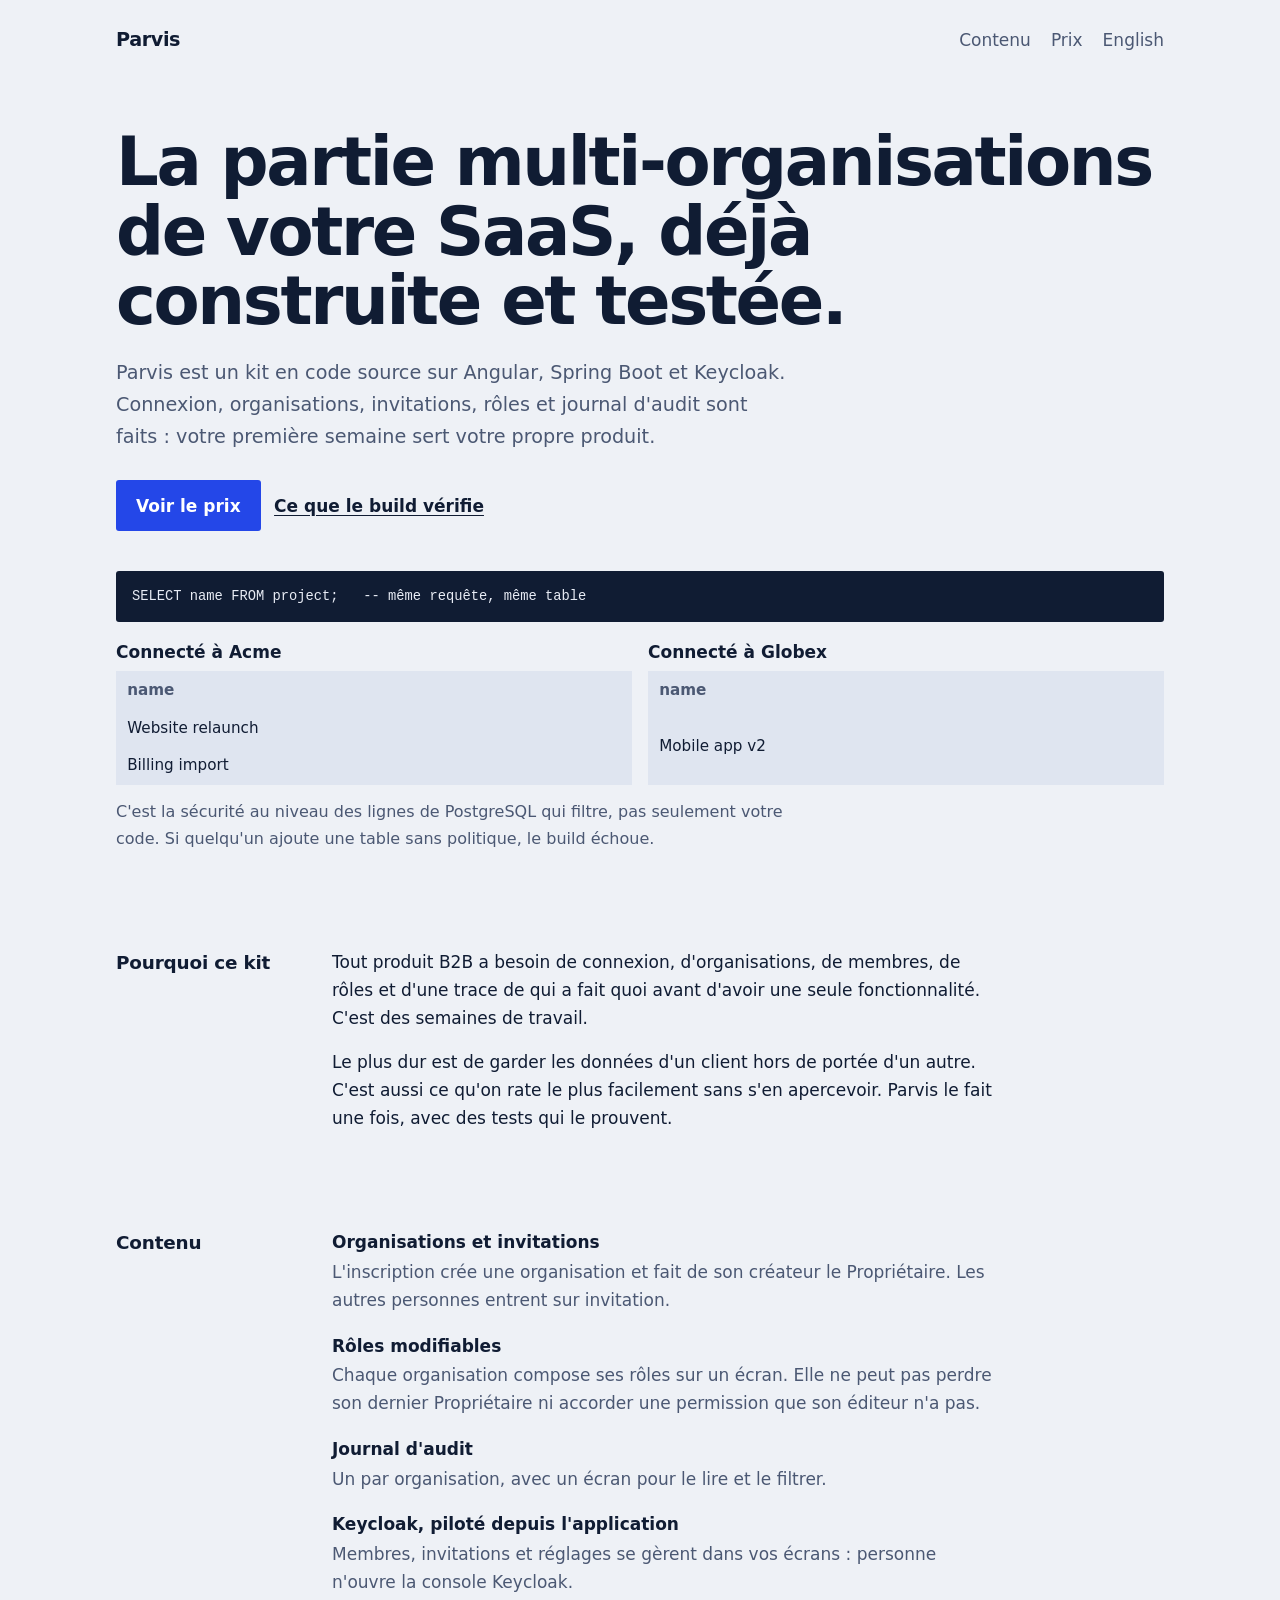
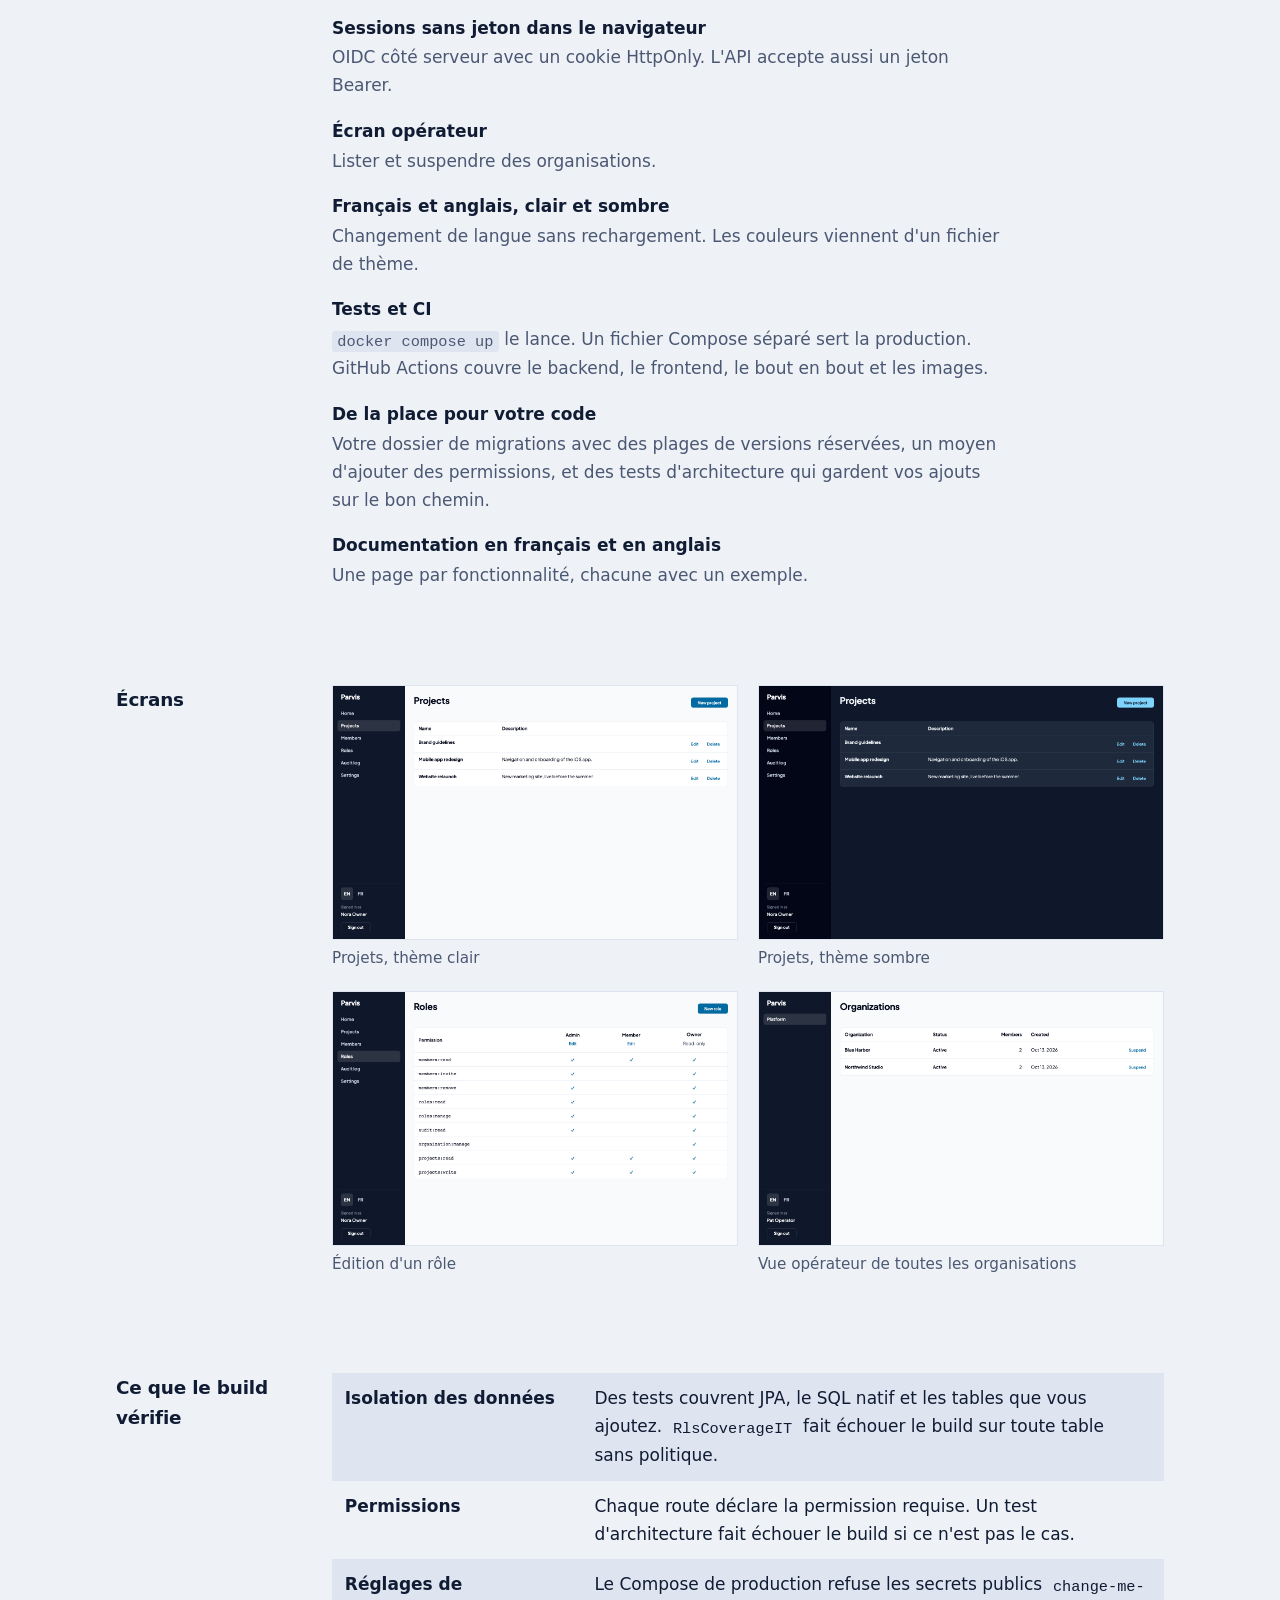
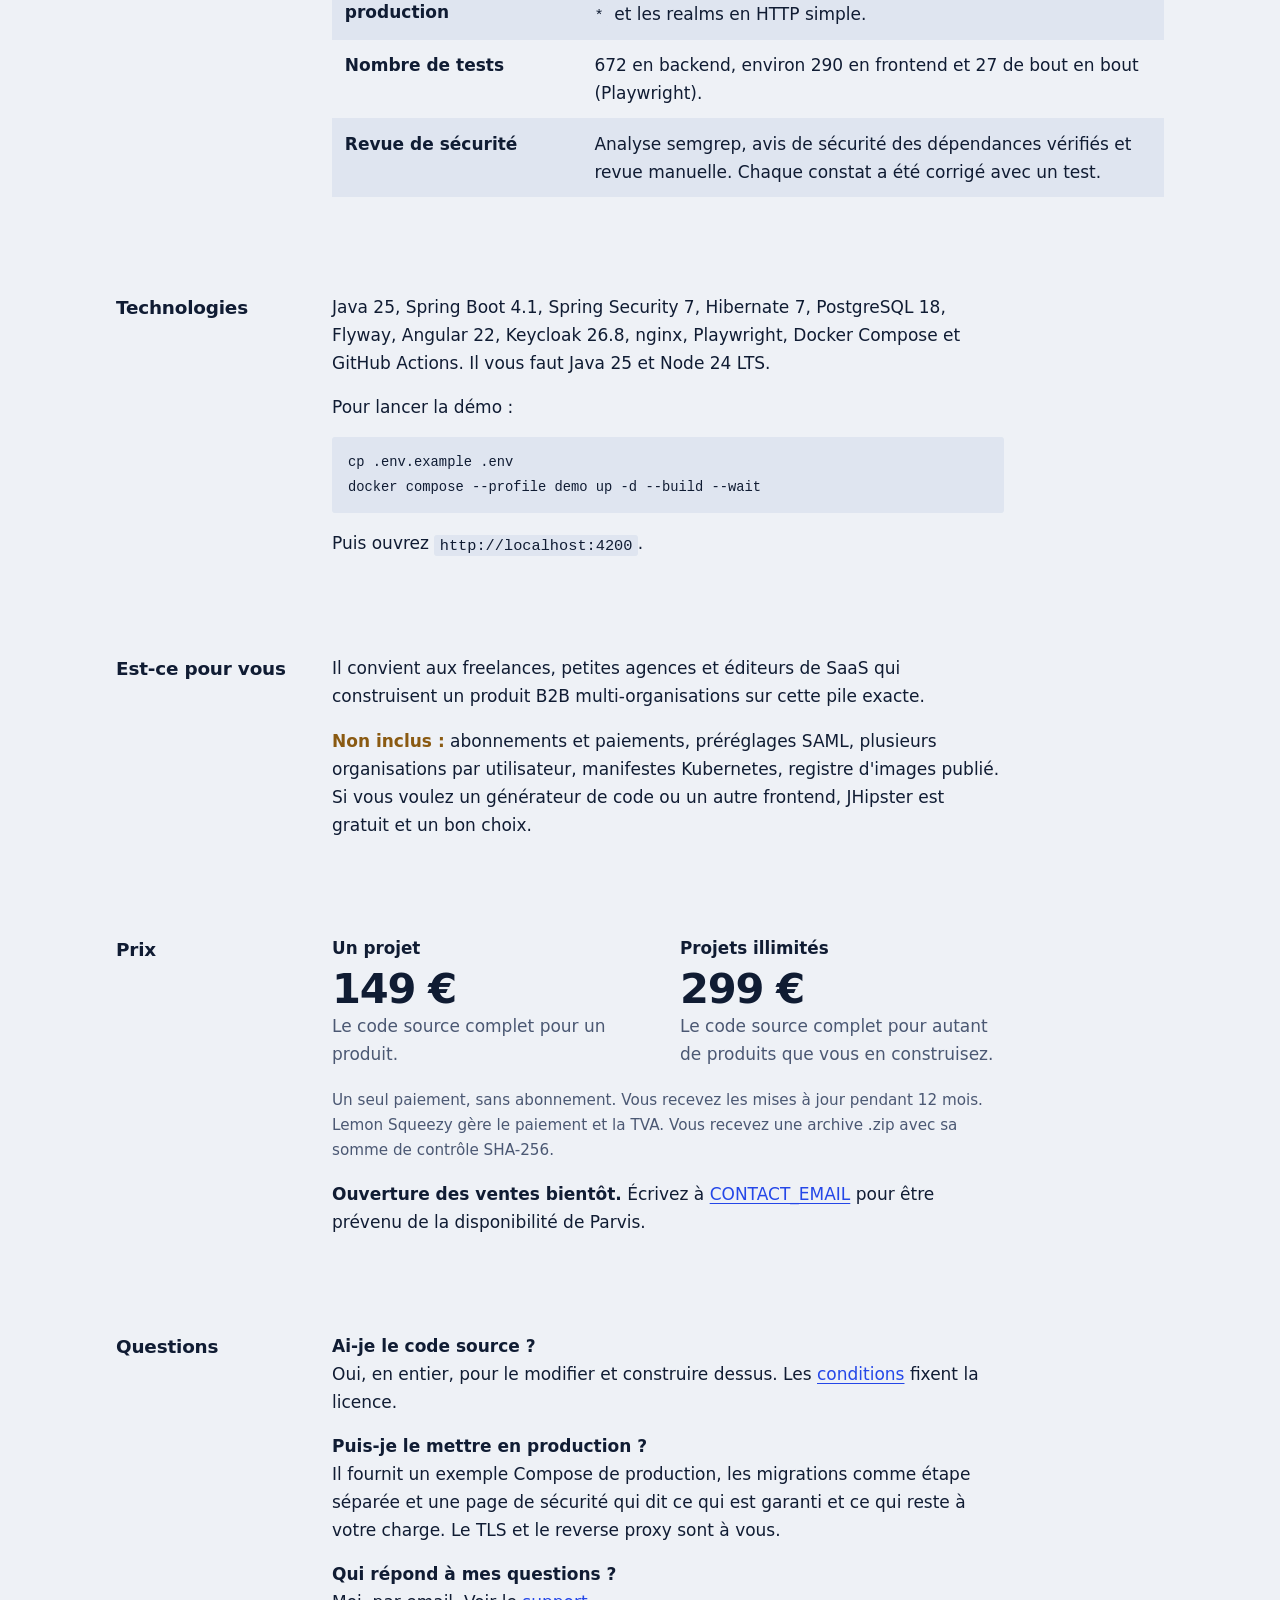
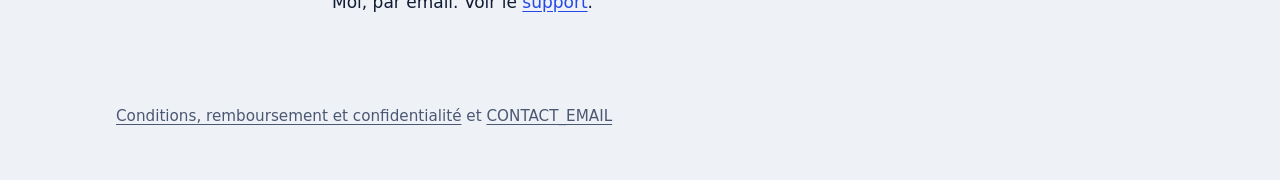
==== fr.html @ 85338daf "feat: landing page in English and French Co-Authored-By: Claude Sonnet 5.5 <noreply@anthropic.com>" ====
<!doctype html>
<html lang="fr">
<head>
<meta charset="utf-8">
<meta name="viewport" content="width=device-width, initial-scale=1">
<title>Parvis, un kit SaaS multi-organisations</title>
<meta name="description" content="Kit Angular, Spring Boot et Keycloak avec organisations, rôles modifiables et journal d'audit, déjà câblés et testés.">
<link rel="icon" href="favicon.svg" type="image/svg+xml">
<link rel="stylesheet" href="style.css">
</head>
<body>
<div class="page">
  <header class="top">
    <a class="brand" href="fr.html">Parvis</a>
    <nav><a href="#included">Contenu</a><a href="#price">Prix</a><a href="index.html" hreflang="en" lang="en">English</a></nav>
  </header>

  <main>
    <div class="hero">
      <h1>La partie multi-organisations de votre SaaS, déjà construite et testée.</h1>
      <p>Parvis est un kit en code source sur Angular, Spring Boot et Keycloak. Connexion, organisations, invitations, rôles et journal d'audit sont faits : votre première semaine sert votre propre produit.</p>
      <a class="btn" href="#price">Voir le prix</a>
      <a class="btn plain" href="#checked">Ce que le build vérifie</a>

      <div class="demo">
        <pre><code>SELECT name FROM project;   -- même requête, même table</code></pre>
        <div class="pair">
          <table>
            <caption>Connecté à Acme</caption>
            <thead><tr><th>name</th></tr></thead>
            <tbody><tr><td>Website relaunch</td></tr><tr><td>Billing import</td></tr></tbody>
          </table>
          <table>
            <caption>Connecté à Globex</caption>
            <thead><tr><th>name</th></tr></thead>
            <tbody><tr><td>Mobile app v2</td></tr></tbody>
          </table>
        </div>
        <p class="cap">C'est la sécurité au niveau des lignes de PostgreSQL qui filtre, pas seulement votre code. Si quelqu'un ajoute une table sans politique, le build échoue.</p>
      </div>
    </div>

    <section class="row" id="why">
      <h2>Pourquoi ce kit</h2>
      <div class="body">
        <p>Tout produit B2B a besoin de connexion, d'organisations, de membres, de rôles et d'une trace de qui a fait quoi avant d'avoir une seule fonctionnalité. C'est des semaines de travail.</p>
        <p>Le plus dur est de garder les données d'un client hors de portée d'un autre. C'est aussi ce qu'on rate le plus facilement sans s'en apercevoir. Parvis le fait une fois, avec des tests qui le prouvent.</p>
      </div>
    </section>

    <section class="row" id="included">
      <h2>Contenu</h2>
      <div class="body">
        <dl class="features">
          <div><dt>Organisations et invitations</dt><dd>L'inscription crée une organisation et fait de son créateur le Propriétaire. Les autres personnes entrent sur invitation.</dd></div>
          <div><dt>Rôles modifiables</dt><dd>Chaque organisation compose ses rôles sur un écran. Elle ne peut pas perdre son dernier Propriétaire ni accorder une permission que son éditeur n'a pas.</dd></div>
          <div><dt>Journal d'audit</dt><dd>Un par organisation, avec un écran pour le lire et le filtrer.</dd></div>
          <div><dt>Keycloak, piloté depuis l'application</dt><dd>Membres, invitations et réglages se gèrent dans vos écrans : personne n'ouvre la console Keycloak.</dd></div>
          <div><dt>Sessions sans jeton dans le navigateur</dt><dd>OIDC côté serveur avec un cookie HttpOnly. L'API accepte aussi un jeton Bearer.</dd></div>
          <div><dt>Écran opérateur</dt><dd>Lister et suspendre des organisations.</dd></div>
          <div><dt>Français et anglais, clair et sombre</dt><dd>Changement de langue sans rechargement. Les couleurs viennent d'un fichier de thème.</dd></div>
          <div><dt>Tests et CI</dt><dd><code>docker compose up</code> le lance. Un fichier Compose séparé sert la production. GitHub Actions couvre le backend, le frontend, le bout en bout et les images.</dd></div>
          <div><dt>De la place pour votre code</dt><dd>Votre dossier de migrations avec des plages de versions réservées, un moyen d'ajouter des permissions, et des tests d'architecture qui gardent vos ajouts sur le bon chemin.</dd></div>
          <div><dt>Documentation en français et en anglais</dt><dd>Une page par fonctionnalité, chacune avec un exemple.</dd></div>
        </dl>
      </div>
    </section>

    <section class="row" id="screens">
      <h2>Écrans</h2>
      <div class="body wide">
        <div class="shots">
          <figure><img src="assets/projects.png" alt="Liste des projets, thème clair" loading="lazy" width="1440" height="900"><figcaption>Projets, thème clair</figcaption></figure>
          <figure><img src="assets/projects-dark.png" alt="Liste des projets, thème sombre" loading="lazy" width="1440" height="900"><figcaption>Projets, thème sombre</figcaption></figure>
          <figure><img src="assets/roles.png" alt="Écran d'édition d'un rôle" loading="lazy" width="1440" height="900"><figcaption>Édition d'un rôle</figcaption></figure>
          <figure><img src="assets/operator.png" alt="Écran opérateur listant les organisations" loading="lazy" width="1440" height="900"><figcaption>Vue opérateur de toutes les organisations</figcaption></figure>
        </div>
      </div>
    </section>

    <section class="row" id="checked">
      <h2>Ce que le build vérifie</h2>
      <div class="body wide">
        <table class="facts">
          <tbody>
            <tr><th scope="row">Isolation des données</th><td>Des tests couvrent JPA, le SQL natif et les tables que vous ajoutez. <code>RlsCoverageIT</code> fait échouer le build sur toute table sans politique.</td></tr>
            <tr><th scope="row">Permissions</th><td>Chaque route déclare la permission requise. Un test d'architecture fait échouer le build si ce n'est pas le cas.</td></tr>
            <tr><th scope="row">Réglages de production</th><td>Le Compose de production refuse les secrets publics <code>change-me-*</code> et les realms en HTTP simple.</td></tr>
            <tr><th scope="row">Nombre de tests</th><td>672 en backend, environ 290 en frontend et 27 de bout en bout (Playwright).</td></tr>
            <tr><th scope="row">Revue de sécurité</th><td>Analyse semgrep, avis de sécurité des dépendances vérifiés et revue manuelle. Chaque constat a été corrigé avec un test.</td></tr>
          </tbody>
        </table>
      </div>
    </section>

    <section class="row" id="stack">
      <h2>Technologies</h2>
      <div class="body">
        <p>Java 25, Spring Boot 4.1, Spring Security 7, Hibernate 7, PostgreSQL 18, Flyway, Angular 22, Keycloak 26.8, nginx, Playwright, Docker Compose et GitHub Actions. Il vous faut Java 25 et Node 24 LTS.</p>
        <p>Pour lancer la démo :</p>
        <pre><code>cp .env.example .env
docker compose --profile demo up -d --build --wait</code></pre>
        <p>Puis ouvrez <code>http://localhost:4200</code>.</p>
      </div>
    </section>

    <section class="row" id="fit">
      <h2>Est-ce pour vous</h2>
      <div class="body">
        <p>Il convient aux freelances, petites agences et éditeurs de SaaS qui construisent un produit B2B multi-organisations sur cette pile exacte.</p>
        <p><span class="not">Non inclus :</span> abonnements et paiements, préréglages SAML, plusieurs organisations par utilisateur, manifestes Kubernetes, registre d'images publié. Si vous voulez un générateur de code ou un autre frontend, JHipster est gratuit et un bon choix.</p>
      </div>
    </section>

    <section class="row" id="price">
      <h2>Prix</h2>
      <div class="body">
        <div class="plans">
          <div><h3>Un projet</h3><div class="price">149 €</div><p>Le code source complet pour un produit.</p></div>
          <div><h3>Projets illimités</h3><div class="price">299 €</div><p>Le code source complet pour autant de produits que vous en construisez.</p></div>
        </div>
        <p class="small">Un seul paiement, sans abonnement. Vous recevez les mises à jour pendant 12 mois. Lemon Squeezy gère le paiement et la TVA. Vous recevez une archive .zip avec sa somme de contrôle SHA-256.</p>
        <p><strong>Ouverture des ventes bientôt.</strong> Écrivez à <a href="mailto:CONTACT_EMAIL">CONTACT_EMAIL</a> pour être prévenu de la disponibilité de Parvis.</p>
        <!-- TODO : remettre le bouton d'achat quand le lien Lemon Squeezy existera :
        <p><a class="btn" href="CHECKOUT_URL">Acheter Parvis</a></p> -->
      </div>
    </section>

    <section class="row" id="faq">
      <h2>Questions</h2>
      <div class="body">
        <p><strong>Ai-je le code source ?</strong><br>Oui, en entier, pour le modifier et construire dessus. Les <a href="legal.html#terms">conditions</a> fixent la licence.</p>
        <p><strong>Puis-je le mettre en production ?</strong><br>Il fournit un exemple Compose de production, les migrations comme étape séparée et une page de sécurité qui dit ce qui est garanti et ce qui reste à votre charge. Le TLS et le reverse proxy sont à vous.</p>
        <p><strong>Qui répond à mes questions ?</strong><br>Moi, par email. Voir le <a href="legal.html#support">support</a>.</p>
      </div>
    </section>
  </main>

  <footer class="foot">
    <a href="legal.html">Conditions, remboursement et confidentialité</a> et <a href="mailto:CONTACT_EMAIL">CONTACT_EMAIL</a>
  </footer>
</div>
</body>
</html>
---- style.css ----
:root {
  --paper: #eef1f6;
  --ink: #101c33;
  --muted: #4b5873;
  --soft: #dfe5f0;
  --accent: #2447e8;
  --accent-ink: #ffffff;
  --warn: #8a5a12;
  --measure: 42rem;
}
@media (prefers-color-scheme: dark) {
  :root {
    --paper: #0f1626;
    --ink: #e8ecf5;
    --muted: #a3afc7;
    --soft: #1a2338;
    --accent: #8ba2ff;
    --accent-ink: #0f1626;
    --warn: #e0b36a;
  }
}
* { box-sizing: border-box; }
html { scroll-behavior: smooth; }
@media (prefers-reduced-motion: reduce) { html { scroll-behavior: auto; } }
body {
  margin: 0;
  background: var(--paper);
  color: var(--ink);
  font: 17px/1.65 system-ui, -apple-system, "Segoe UI", Roboto, sans-serif;
}
a { color: var(--accent); text-underline-offset: .2em; }
a:focus-visible, .btn:focus-visible { outline: 3px solid var(--accent); outline-offset: 3px; }
code, pre { font-family: ui-monospace, "SF Mono", Menlo, Consolas, monospace; font-size: .9em; }
code { background: var(--soft); padding: .1em .35em; border-radius: 3px; }

.page { max-width: 68rem; margin: 0 auto; padding: 0 1.25rem; }

header.top { display: flex; justify-content: space-between; align-items: baseline; padding: 1.5rem 0 0; }
header.top .brand { font-weight: 800; font-size: 1.2rem; letter-spacing: -.02em; color: var(--ink); text-decoration: none; }
header.top nav a { margin-left: 1.25rem; color: var(--muted); text-decoration: none; }
header.top nav a:hover { color: var(--ink); text-decoration: underline; }

.hero { padding: 4.5rem 0 3rem; }
.hero h1 { font-size: clamp(2.2rem, 6vw, 4.2rem); line-height: 1.04; letter-spacing: -.035em; font-weight: 800; margin: 0 0 1.25rem; max-width: 16em; }
.hero p { font-size: 1.2rem; max-width: var(--measure); color: var(--muted); margin: 0 0 1.75rem; }
.btn { display: inline-block; padding: .7rem 1.25rem; border-radius: 3px; background: var(--accent); color: var(--accent-ink); font-weight: 700; text-decoration: none; }
.btn.plain { background: transparent; color: var(--ink); text-decoration: underline; padding-left: .5rem; }

/* the isolation demo: two result sets for the same query */
.demo { margin: 2.5rem 0 0; }
pre { margin: 0 0 1rem; padding: .8rem 1rem; background: var(--soft); border-radius: 3px; overflow-x: auto; }
pre code { background: none; padding: 0; }
.demo pre { background: #101c33; color: #e8ecf5; margin-bottom: 1rem; }
.demo .pair { display: grid; gap: 1rem; grid-template-columns: 1fr 1fr; }
.demo table { width: 100%; border-collapse: collapse; background: var(--soft); }
.demo caption { text-align: left; font-weight: 700; padding: 0 0 .35rem; }
.demo th, .demo td { text-align: left; padding: .4rem .7rem; font-size: .95rem; }
.demo th { color: var(--muted); font-weight: 600; }
.demo p.cap { margin: .9rem 0 0; color: var(--muted); max-width: var(--measure); font-size: 1rem; }

.row { display: grid; grid-template-columns: 11rem minmax(0, 1fr); gap: 1rem 2.5rem; padding: 3rem 0; }
.row > h2 { margin: 0; font-size: 1.15rem; font-weight: 800; letter-spacing: -.01em; position: sticky; top: 1rem; align-self: start; }
.row .body { max-width: var(--measure); }
.row .body.wide { max-width: none; }
.row p { margin: 0 0 1rem; }
.row p:last-child { margin-bottom: 0; }

dl.features { margin: 0; display: grid; gap: 1.1rem; }
dl.features dt { font-weight: 700; }
dl.features dd { margin: .1rem 0 0; color: var(--muted); }

.shots { display: grid; gap: 1.25rem; grid-template-columns: 1fr 1fr; }
.shots figure { margin: 0; }
.shots img { display: block; width: 100%; height: auto; border: 1px solid var(--soft); }
.shots figcaption { color: var(--muted); font-size: .95rem; margin-top: .4rem; }

table.facts { width: 100%; border-collapse: collapse; }
table.facts th, table.facts td { text-align: left; vertical-align: top; padding: .7rem 1rem .7rem 0; }
table.facts th { font-weight: 700; width: 30%; }
table.facts tbody tr:nth-child(odd) { background: var(--soft); }
table.facts tbody th, table.facts tbody td { padding-left: .8rem; }

.not { color: var(--warn); font-weight: 700; }

.plans { display: grid; gap: 1.5rem; grid-template-columns: 1fr 1fr; margin-bottom: 1.25rem; }
.plans .price { font-size: 2.6rem; font-weight: 800; letter-spacing: -.03em; line-height: 1.1; }
.plans h3 { margin: 0 0 .25rem; font-size: 1.05rem; }
.plans p { color: var(--muted); }
.small { color: var(--muted); font-size: .95rem; }

footer.foot { padding: 2.5rem 0 3.5rem; color: var(--muted); font-size: .95rem; }
footer.foot a { color: var(--muted); }

@media (max-width: 52rem) {
  .row { grid-template-columns: 1fr; padding: 2.25rem 0; }
  .row > h2 { position: static; }
  .shots, .plans, .demo .pair { grid-template-columns: 1fr; }
  .hero { padding-top: 3rem; }
}
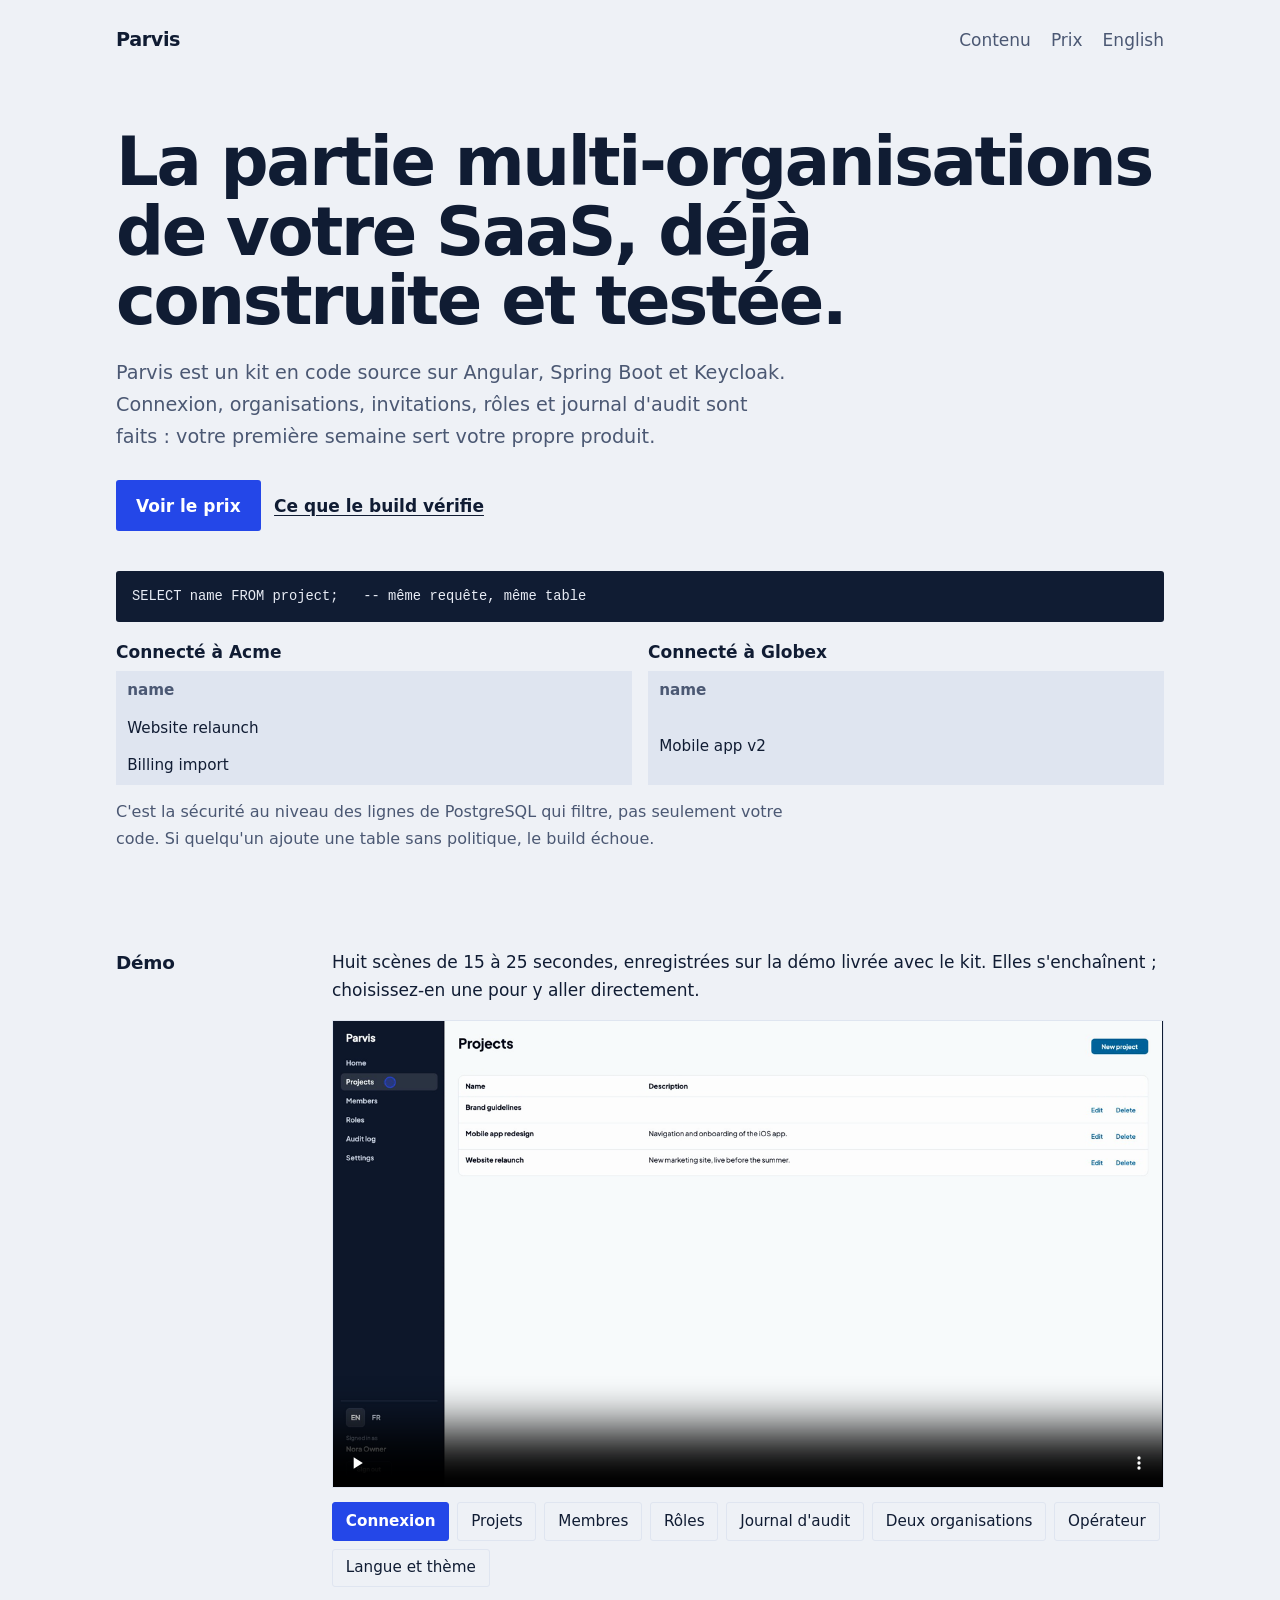
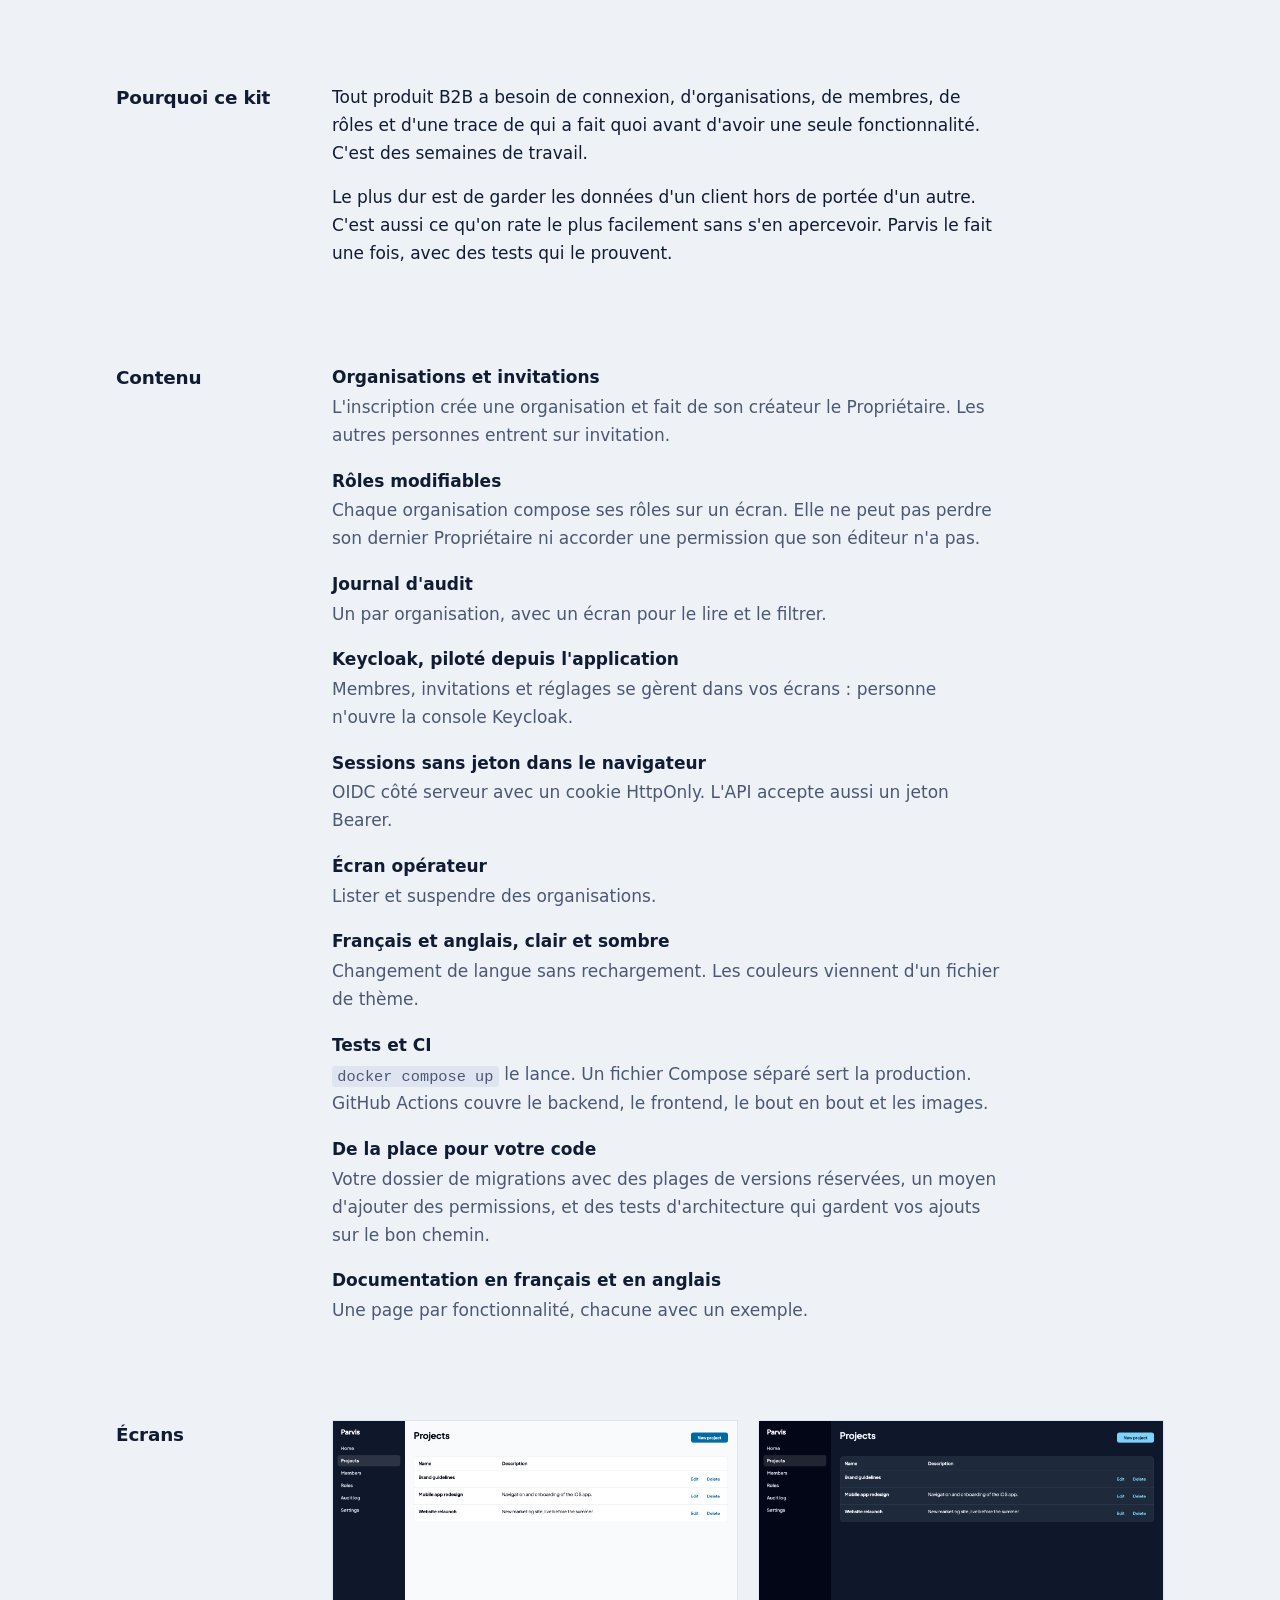
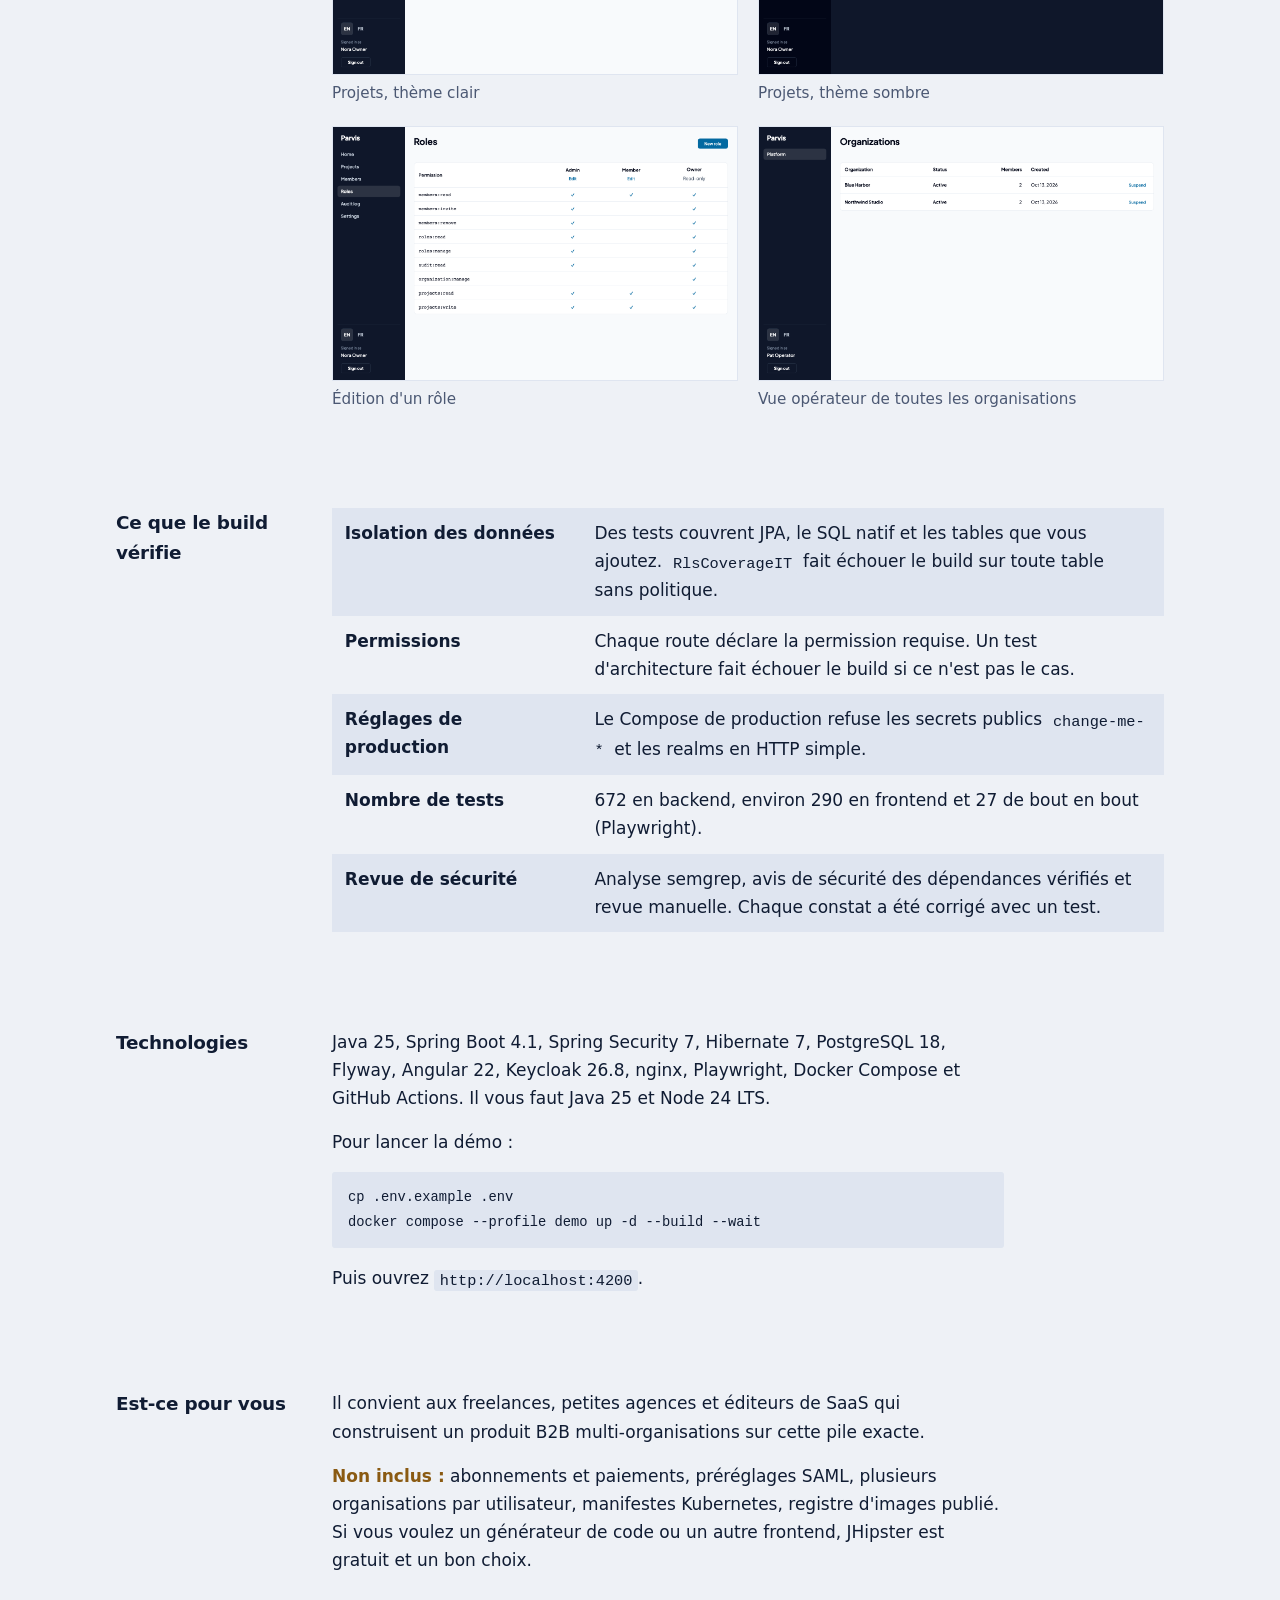
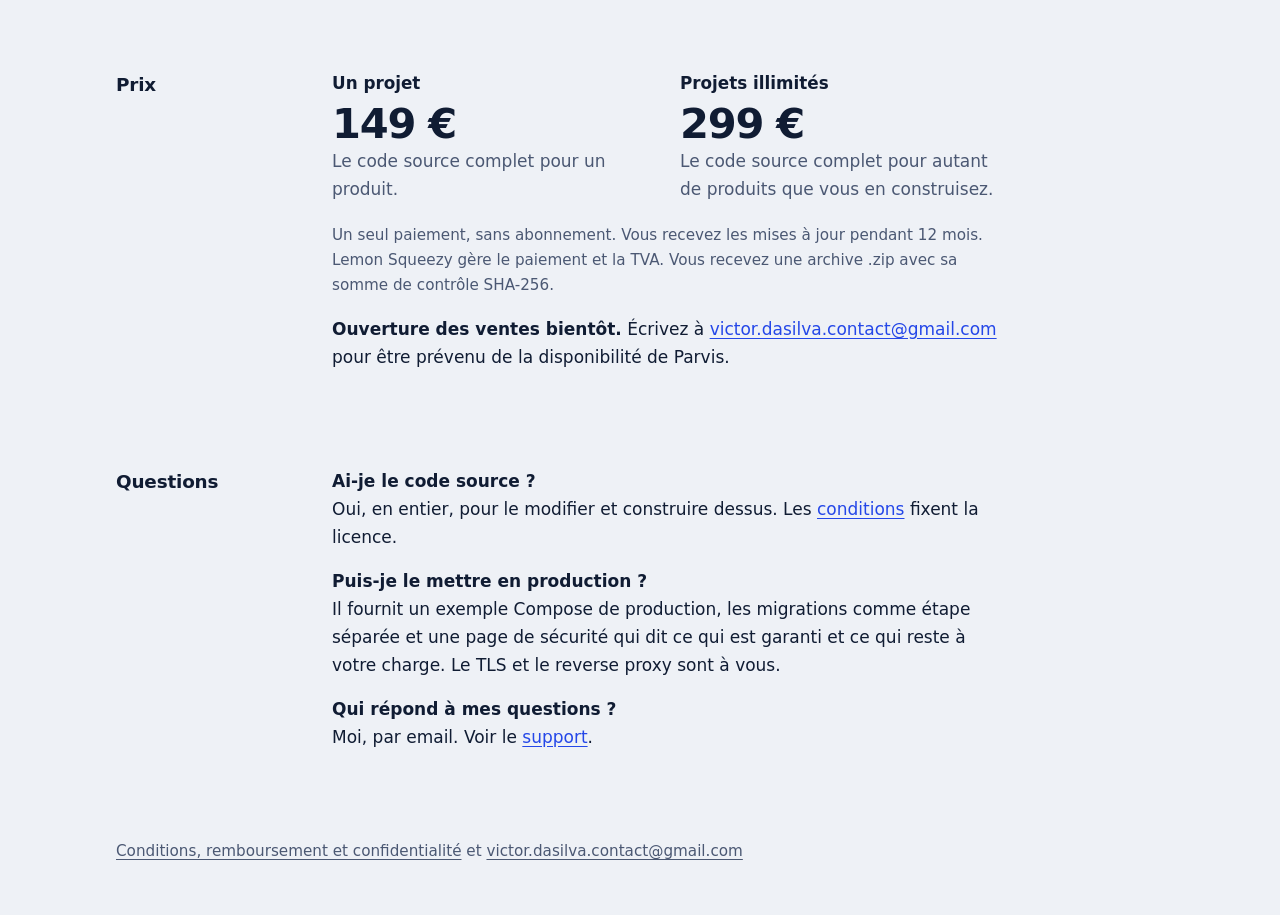
==== commit 8a2cf070: "feat: legal terms, contact, seller name and chaptered demo player Co-Authored-By: Claude Sonnet 5.5 " ====
--- a/fr.html
+++ b/fr.html
@@ -39,6 +39,31 @@
         <p class="cap">C'est la sécurité au niveau des lignes de PostgreSQL qui filtre, pas seulement votre code. Si quelqu'un ajoute une table sans politique, le build échoue.</p>
       </div>
     </div>
+
+    <section class="row" id="demo">
+      <h2>Démo</h2>
+      <div class="body wide player">
+        <p>Huit scènes de 15 à 25 secondes, enregistrées sur la démo livrée avec le kit. Elles s'enchaînent ; choisissez-en une pour y aller directement.</p>
+        <video id="demo-video" controls muted playsinline preload="metadata" poster="assets/demo-poster.png" src="videos/01-sign-in.webm">Votre navigateur ne lit pas la vidéo : ouvrez une scène dans la liste ci-dessous.</video>
+        <ol class="chapters" aria-label="Scènes de la démo"><li><a href="videos/01-sign-in.webm" data-src="videos/01-sign-in.webm" aria-current="true">Connexion</a></li><li><a href="videos/02-projects.webm" data-src="videos/02-projects.webm">Projets</a></li><li><a href="videos/03-members.webm" data-src="videos/03-members.webm">Membres</a></li><li><a href="videos/04-roles.webm" data-src="videos/04-roles.webm">Rôles</a></li><li><a href="videos/05-audit-log.webm" data-src="videos/05-audit-log.webm">Journal d'audit</a></li><li><a href="videos/06-isolation.webm" data-src="videos/06-isolation.webm">Deux organisations</a></li><li><a href="videos/07-operator.webm" data-src="videos/07-operator.webm">Opérateur</a></li><li><a href="videos/08-language-and-theme.webm" data-src="videos/08-language-and-theme.webm">Langue et thème</a></li></ol>
+      </div>
+    </section>
+    <script>
+      (function () {
+        var video = document.getElementById('demo-video');
+        var links = Array.prototype.slice.call(document.querySelectorAll('.chapters a'));
+        function play(i, autoplay) {
+          links.forEach(function (a, j) { if (j === i) a.setAttribute('aria-current', 'true'); else a.removeAttribute('aria-current'); });
+          video.src = links[i].getAttribute('data-src');
+          if (autoplay) video.play();
+        }
+        links.forEach(function (a, i) { a.addEventListener('click', function (e) { e.preventDefault(); play(i, true); }); });
+        video.addEventListener('ended', function () {
+          var i = links.findIndex(function (a) { return a.getAttribute('aria-current') === 'true'; });
+          if (i < links.length - 1) play(i + 1, true);
+        });
+      })();
+    </script>
 
     <section class="row" id="why">
       <h2>Pourquoi ce kit</h2>
@@ -120,7 +145,7 @@
           <div><h3>Projets illimités</h3><div class="price">299 €</div><p>Le code source complet pour autant de produits que vous en construisez.</p></div>
         </div>
         <p class="small">Un seul paiement, sans abonnement. Vous recevez les mises à jour pendant 12 mois. Lemon Squeezy gère le paiement et la TVA. Vous recevez une archive .zip avec sa somme de contrôle SHA-256.</p>
-        <p><strong>Ouverture des ventes bientôt.</strong> Écrivez à <a href="mailto:CONTACT_EMAIL">CONTACT_EMAIL</a> pour être prévenu de la disponibilité de Parvis.</p>
+        <p><strong>Ouverture des ventes bientôt.</strong> Écrivez à <a href="mailto:victor.dasilva.contact@gmail.com">victor.dasilva.contact@gmail.com</a> pour être prévenu de la disponibilité de Parvis.</p>
         <!-- TODO : remettre le bouton d'achat quand le lien Lemon Squeezy existera :
         <p><a class="btn" href="CHECKOUT_URL">Acheter Parvis</a></p> -->
       </div>
@@ -137,7 +162,7 @@
   </main>
 
   <footer class="foot">
-    <a href="legal.html">Conditions, remboursement et confidentialité</a> et <a href="mailto:CONTACT_EMAIL">CONTACT_EMAIL</a>
+    <a href="legal.html">Conditions, remboursement et confidentialité</a> et <a href="mailto:victor.dasilva.contact@gmail.com">victor.dasilva.contact@gmail.com</a>
   </footer>
 </div>
 </body>
--- a/style.css
+++ b/style.css
@@ -97,3 +97,10 @@
   .shots, .plans, .demo .pair { grid-template-columns: 1fr; }
   .hero { padding-top: 3rem; }
 }
+
+/* demo player */
+.player video { display: block; width: 100%; height: auto; aspect-ratio: 16 / 9; background: var(--ink); border: 1px solid var(--soft); }
+.chapters { list-style: none; margin: .9rem 0 0; padding: 0; display: flex; flex-wrap: wrap; gap: .5rem; }
+.chapters a { display: inline-block; padding: .35rem .8rem; border: 1px solid var(--soft); border-radius: 3px; color: var(--ink); text-decoration: none; font-size: .95rem; }
+.chapters a:hover { background: var(--soft); }
+.chapters a[aria-current="true"] { background: var(--accent); border-color: var(--accent); color: var(--accent-ink); font-weight: 700; }
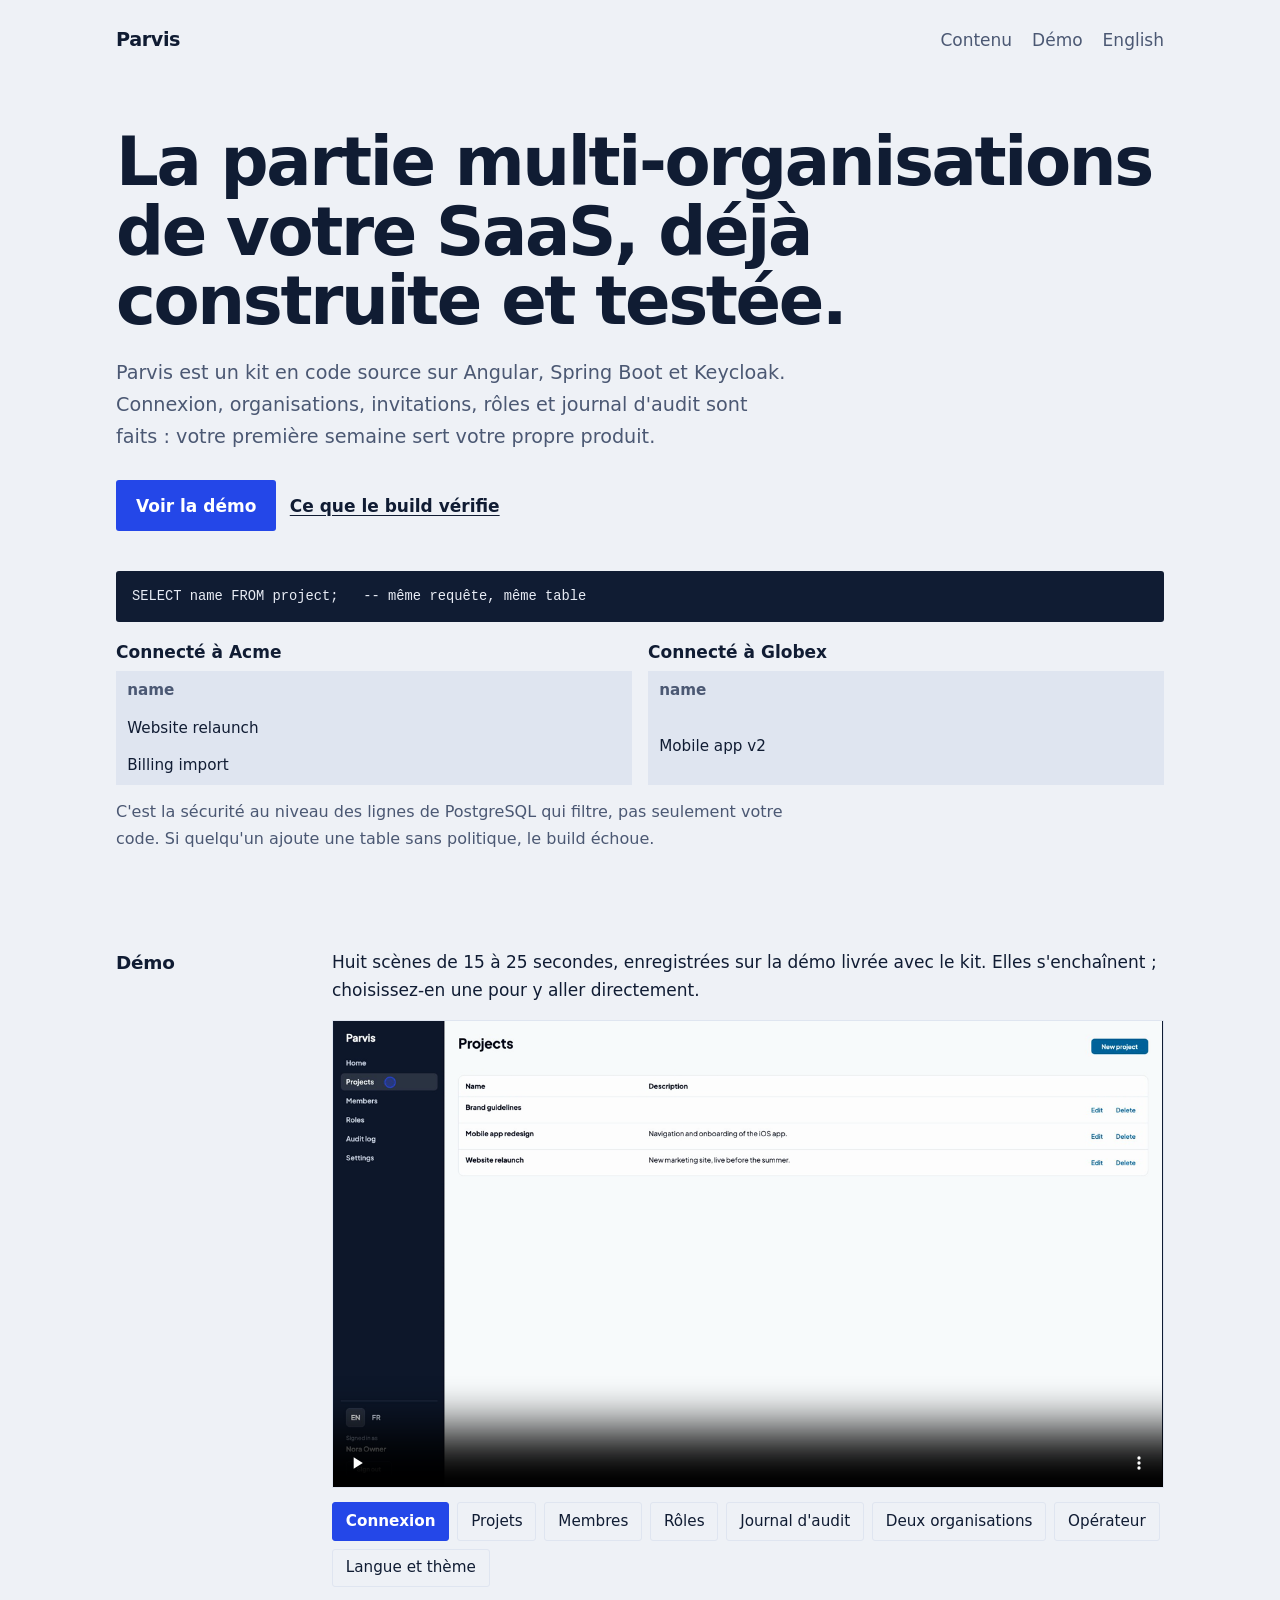
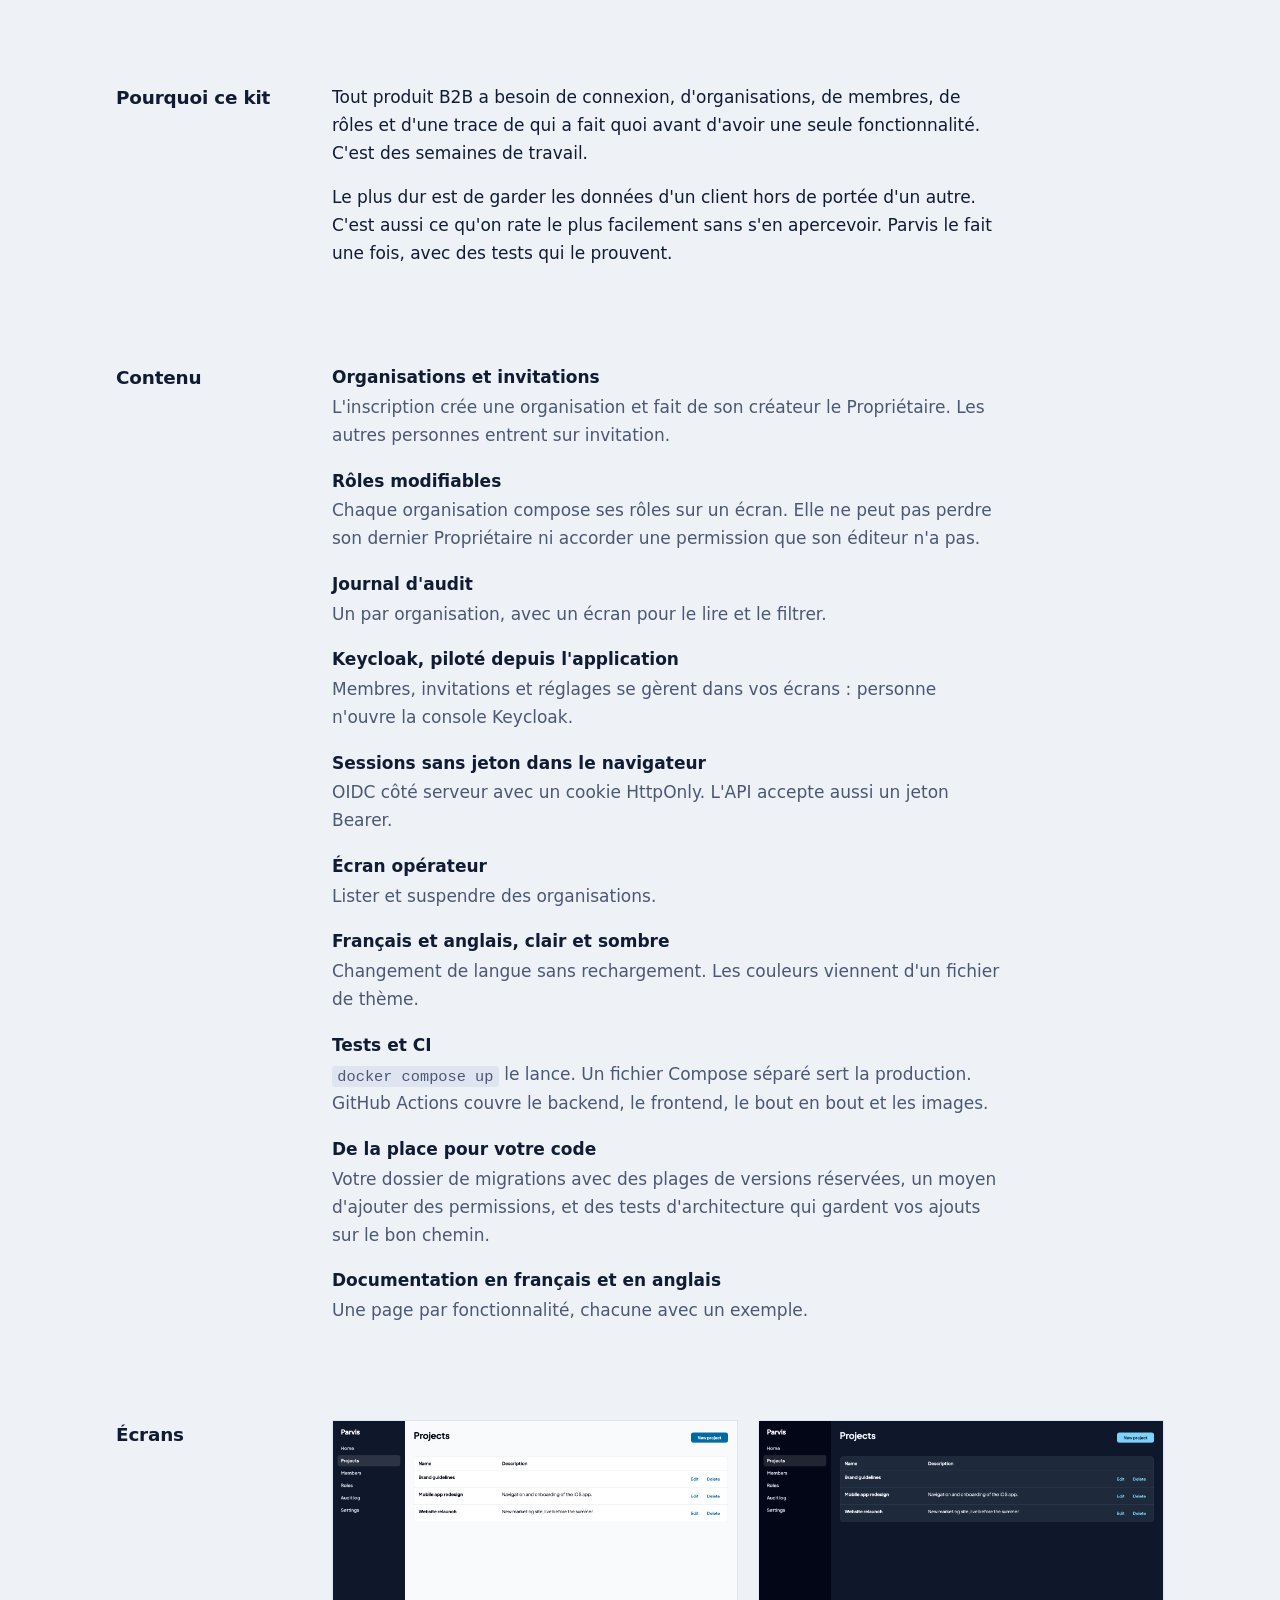
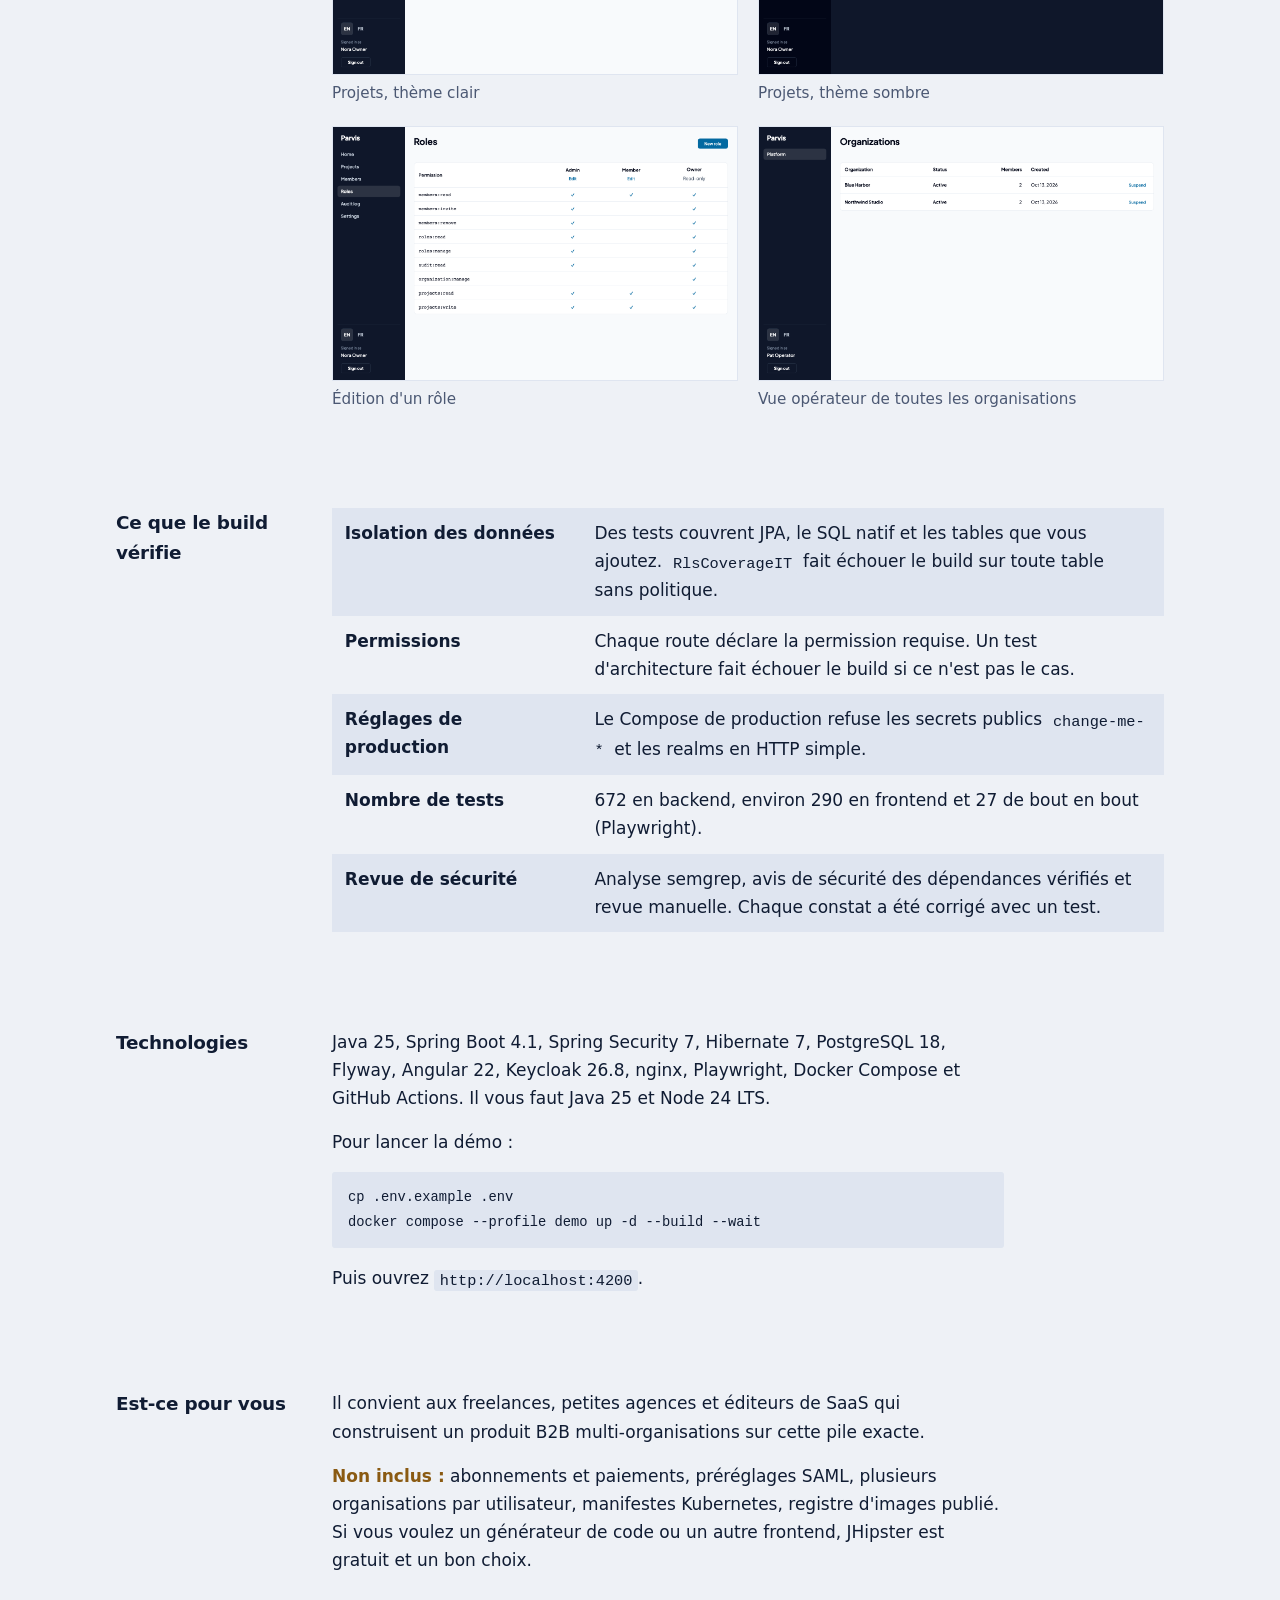
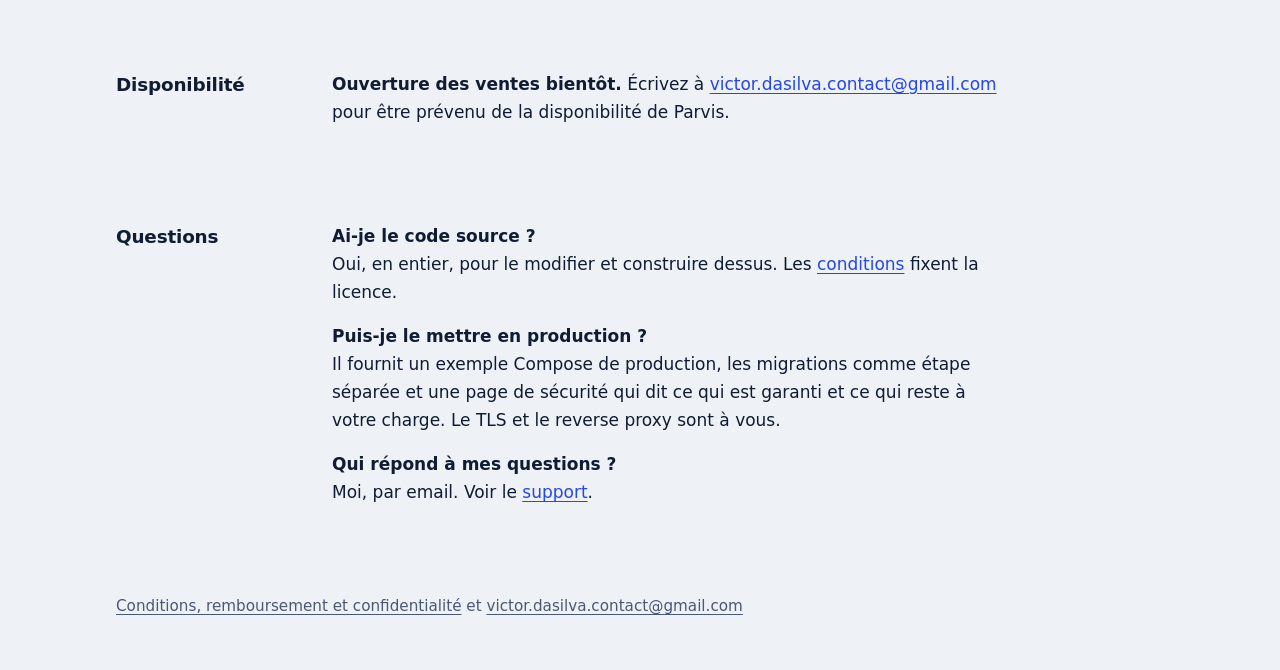
==== commit eee09679: "feat: remove the pricing section until prices are decided Co-Authored-By: Claude Sonnet 5.5 <noreply" ====
--- a/fr.html
+++ b/fr.html
@@ -12,14 +12,14 @@
 <div class="page">
   <header class="top">
     <a class="brand" href="fr.html">Parvis</a>
-    <nav><a href="#included">Contenu</a><a href="#price">Prix</a><a href="index.html" hreflang="en" lang="en">English</a></nav>
+    <nav><a href="#included">Contenu</a><a href="#demo">Démo</a><a href="index.html" hreflang="en" lang="en">English</a></nav>
   </header>
 
   <main>
     <div class="hero">
       <h1>La partie multi-organisations de votre SaaS, déjà construite et testée.</h1>
       <p>Parvis est un kit en code source sur Angular, Spring Boot et Keycloak. Connexion, organisations, invitations, rôles et journal d'audit sont faits : votre première semaine sert votre propre produit.</p>
-      <a class="btn" href="#price">Voir le prix</a>
+      <a class="btn" href="#demo">Voir la démo</a>
       <a class="btn plain" href="#checked">Ce que le build vérifie</a>
 
       <div class="demo">
@@ -137,17 +137,11 @@
       </div>
     </section>
 
-    <section class="row" id="price">
-      <h2>Prix</h2>
+    <section class="row" id="availability">
+      <h2>Disponibilité</h2>
       <div class="body">
-        <div class="plans">
-          <div><h3>Un projet</h3><div class="price">149 €</div><p>Le code source complet pour un produit.</p></div>
-          <div><h3>Projets illimités</h3><div class="price">299 €</div><p>Le code source complet pour autant de produits que vous en construisez.</p></div>
-        </div>
-        <p class="small">Un seul paiement, sans abonnement. Vous recevez les mises à jour pendant 12 mois. Lemon Squeezy gère le paiement et la TVA. Vous recevez une archive .zip avec sa somme de contrôle SHA-256.</p>
         <p><strong>Ouverture des ventes bientôt.</strong> Écrivez à <a href="mailto:victor.dasilva.contact@gmail.com">victor.dasilva.contact@gmail.com</a> pour être prévenu de la disponibilité de Parvis.</p>
-        <!-- TODO : remettre le bouton d'achat quand le lien Lemon Squeezy existera :
-        <p><a class="btn" href="CHECKOUT_URL">Acheter Parvis</a></p> -->
+        <!-- TODO : remettre les prix et le bouton d'achat quand le produit existera chez Lemon Squeezy (CHECKOUT_URL). -->
       </div>
     </section>
 
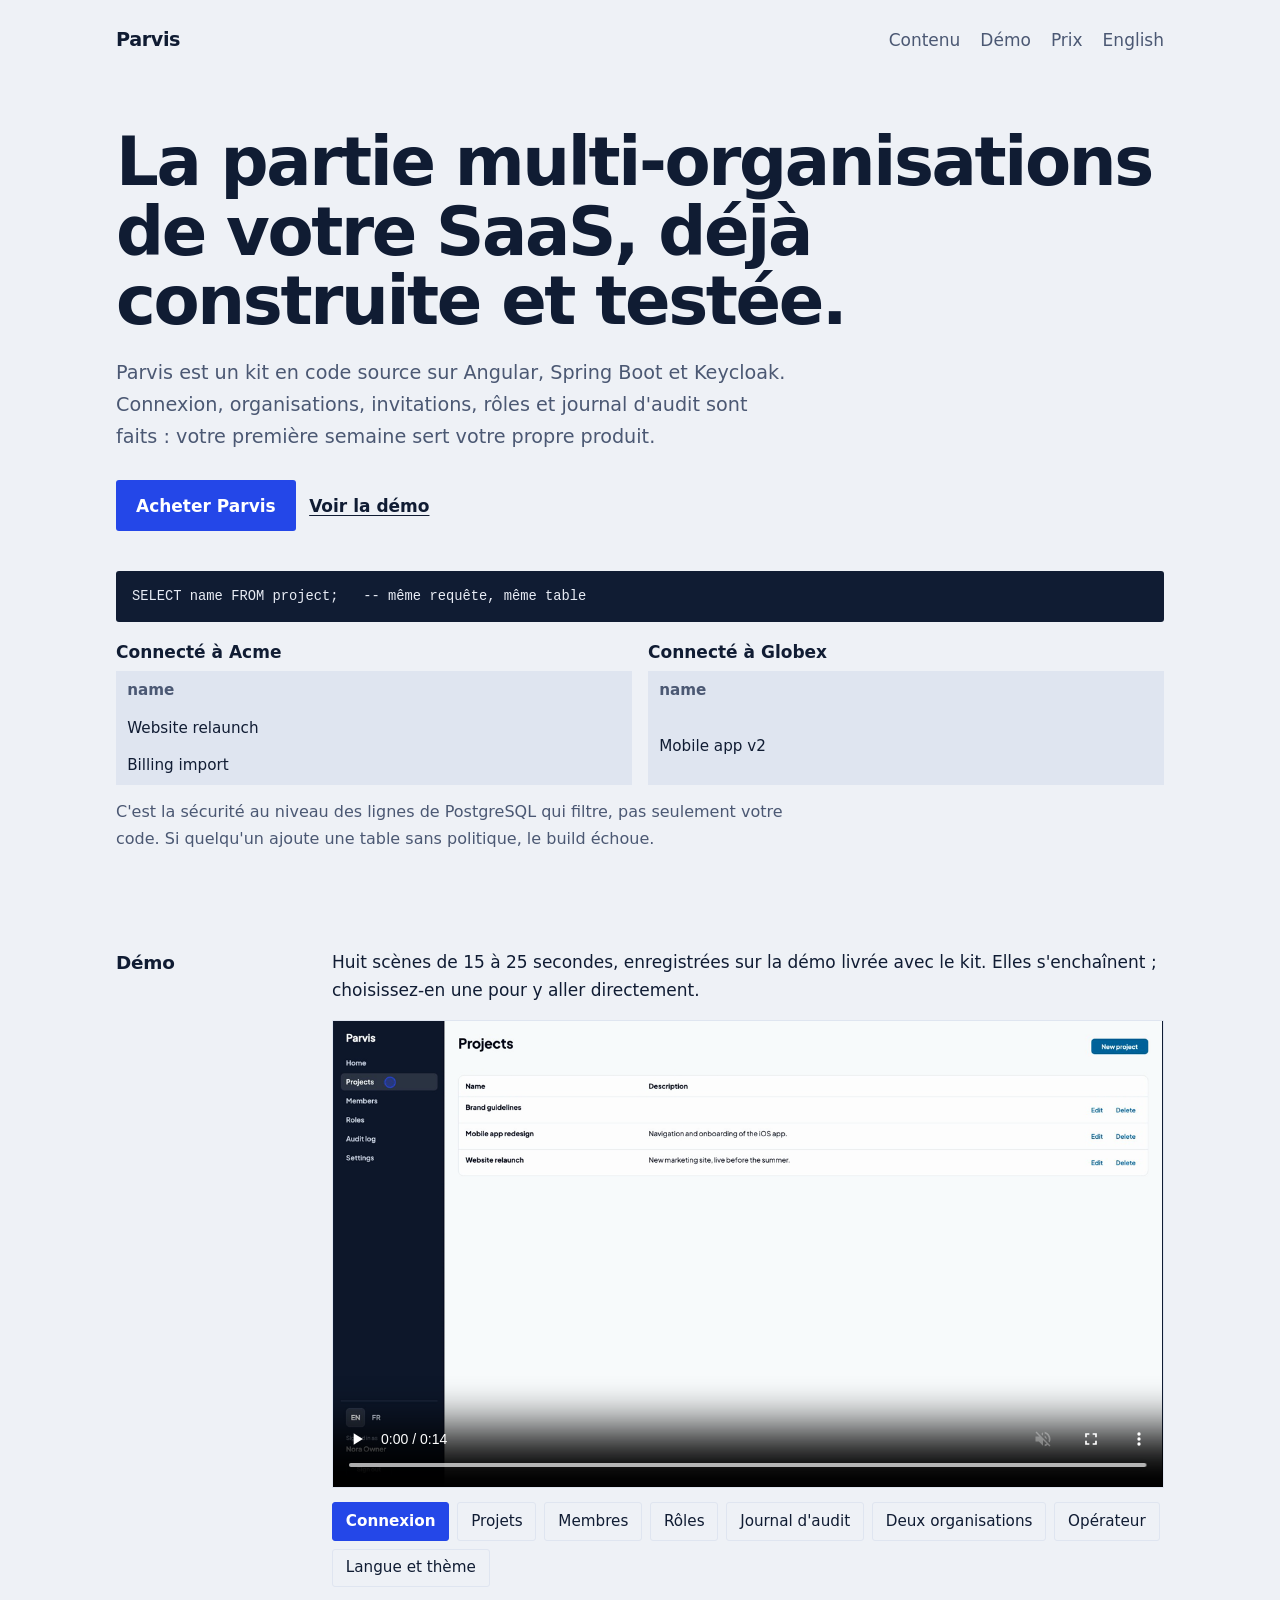
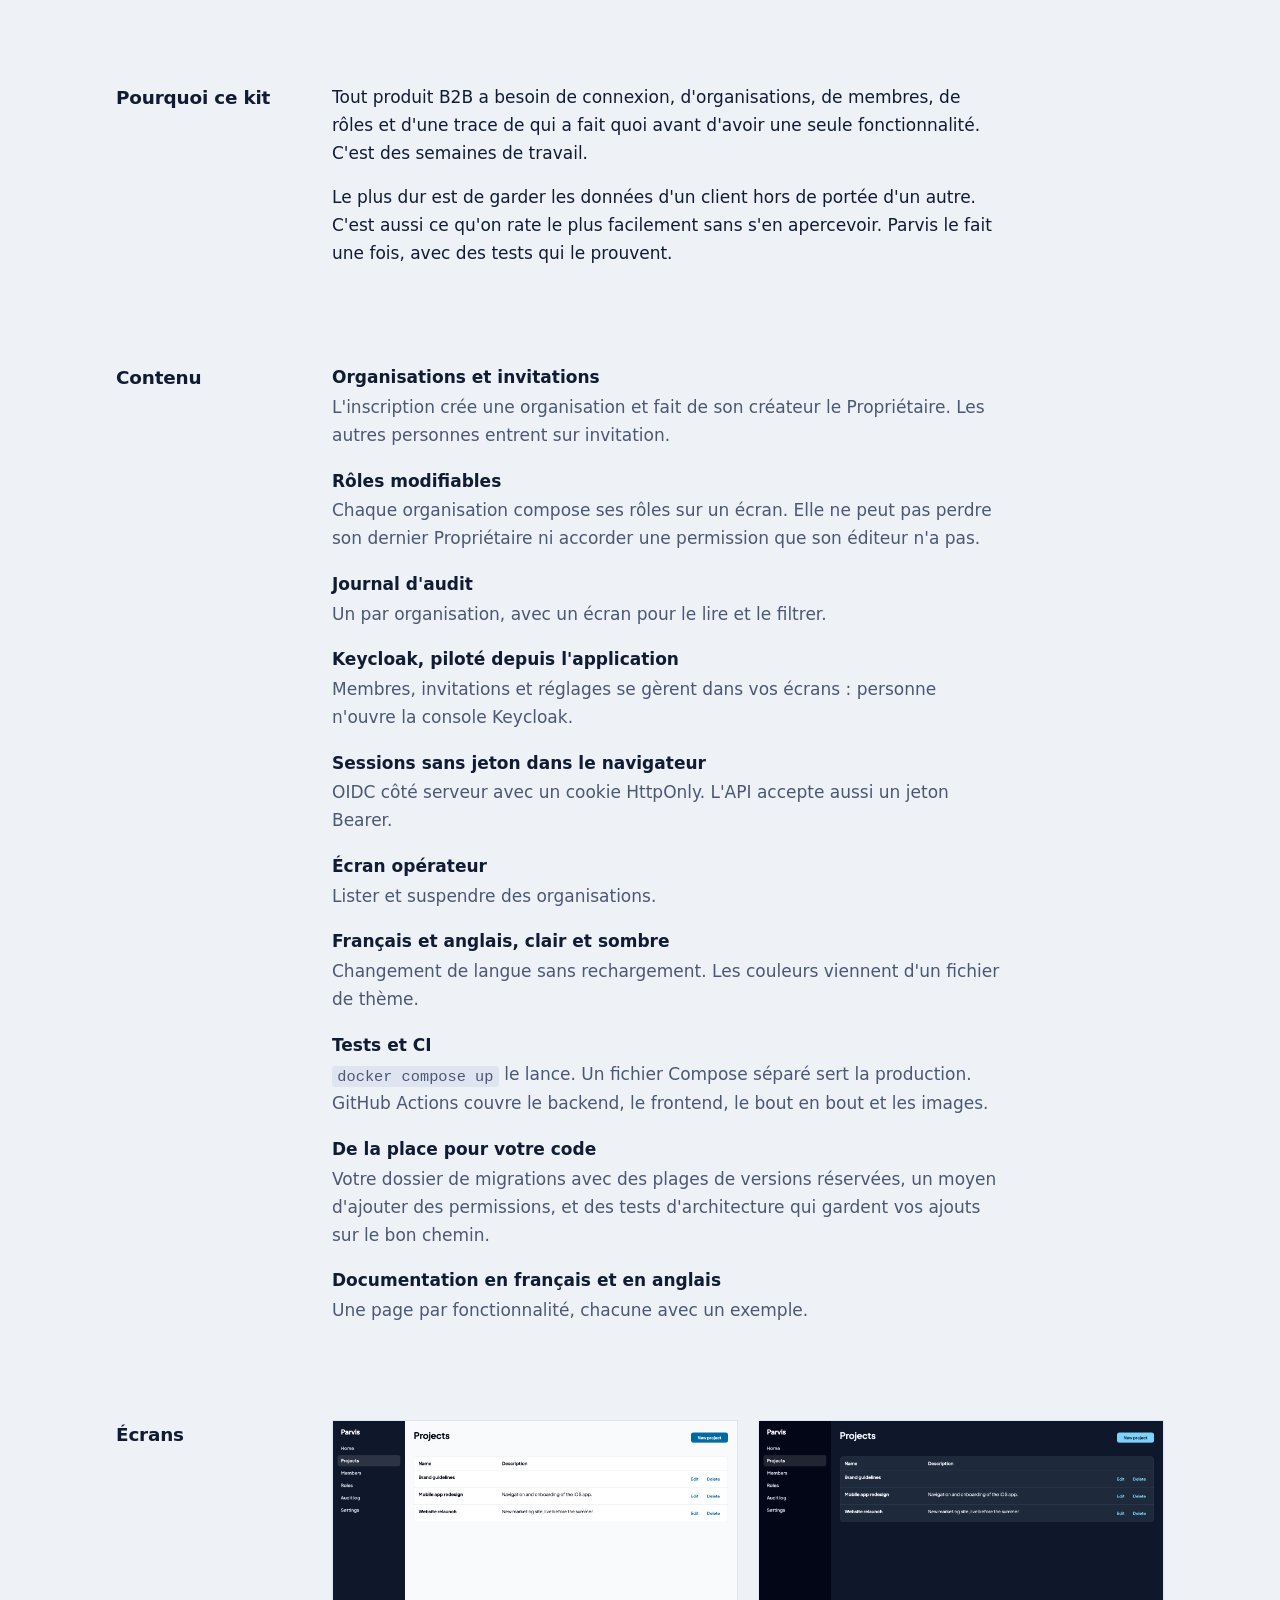
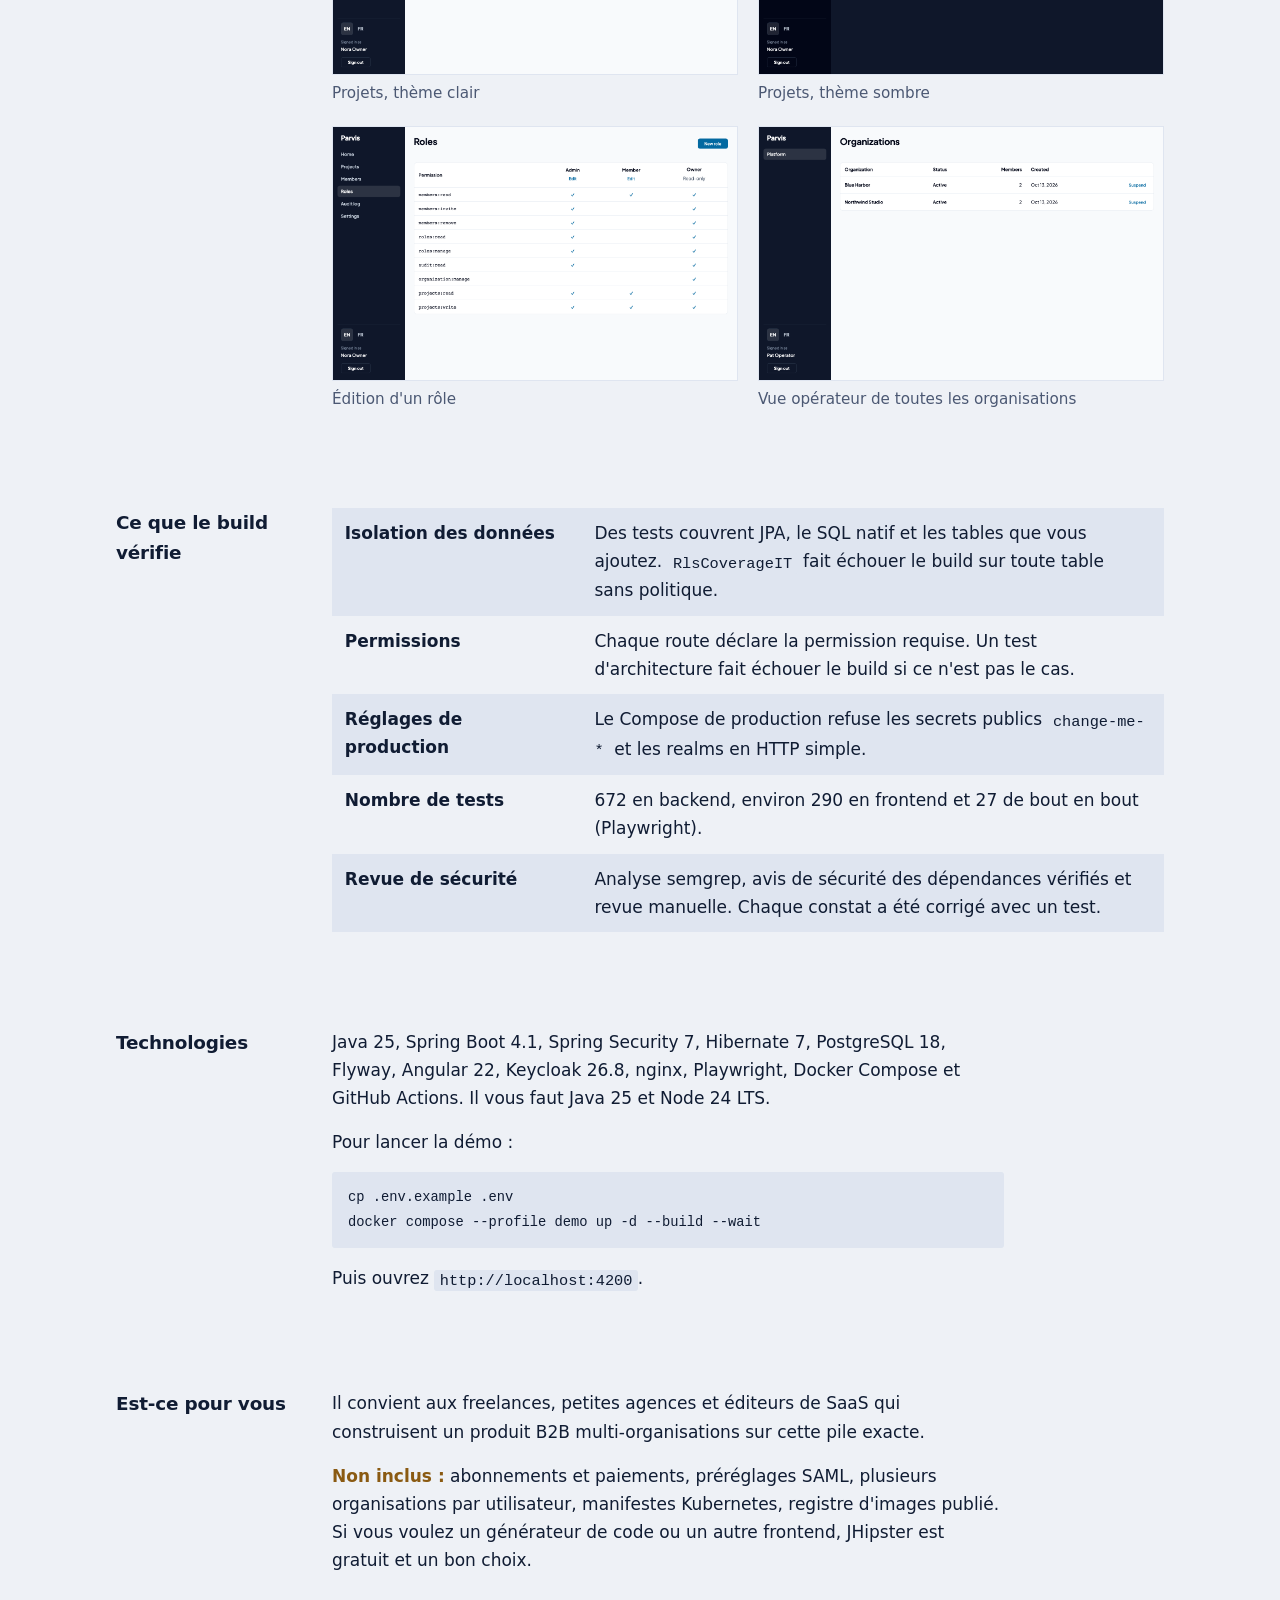
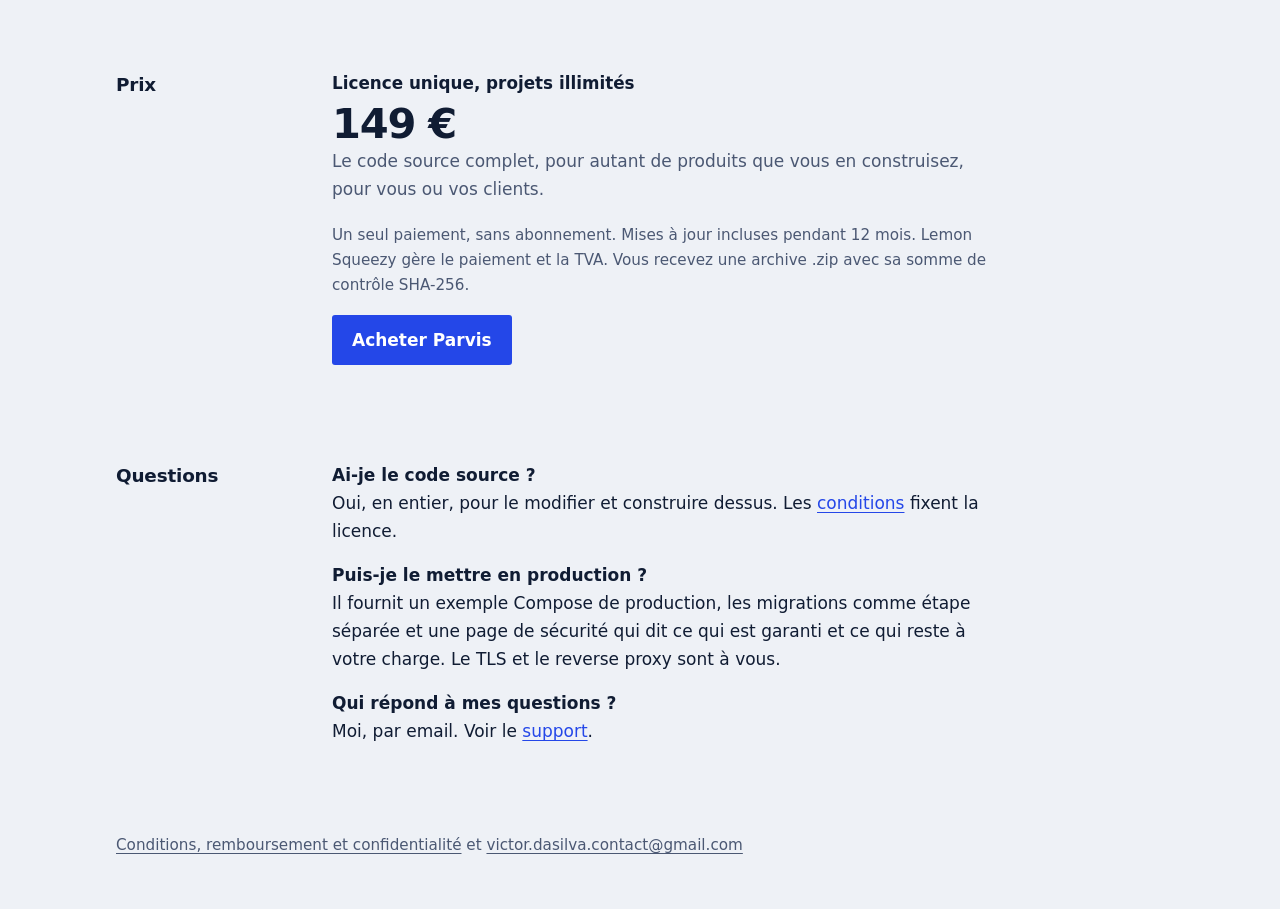
==== commit 3b2847a5: "feat: single 149 EUR licence and Lemon Squeezy checkout link Co-Authored-By: Claude Sonnet 5.5 <nore" ====
--- a/fr.html
+++ b/fr.html
@@ -12,15 +12,15 @@
 <div class="page">
   <header class="top">
     <a class="brand" href="fr.html">Parvis</a>
-    <nav><a href="#included">Contenu</a><a href="#demo">Démo</a><a href="index.html" hreflang="en" lang="en">English</a></nav>
+    <nav><a href="#included">Contenu</a><a href="#demo">Démo</a><a href="#price">Prix</a><a href="index.html" hreflang="en" lang="en">English</a></nav>
   </header>
 
   <main>
     <div class="hero">
       <h1>La partie multi-organisations de votre SaaS, déjà construite et testée.</h1>
       <p>Parvis est un kit en code source sur Angular, Spring Boot et Keycloak. Connexion, organisations, invitations, rôles et journal d'audit sont faits : votre première semaine sert votre propre produit.</p>
-      <a class="btn" href="#demo">Voir la démo</a>
-      <a class="btn plain" href="#checked">Ce que le build vérifie</a>
+      <a class="btn" href="https://victor-store.lemonsqueezy.com/checkout/buy/6293aa83-1ba6-4c6f-8490-43995350f94e">Acheter Parvis</a>
+      <a class="btn plain" href="#demo">Voir la démo</a>
 
       <div class="demo">
         <pre><code>SELECT name FROM project;   -- même requête, même table</code></pre>
@@ -137,11 +137,14 @@
       </div>
     </section>
 
-    <section class="row" id="availability">
-      <h2>Disponibilité</h2>
+    <section class="row" id="price">
+      <h2>Prix</h2>
       <div class="body">
-        <p><strong>Ouverture des ventes bientôt.</strong> Écrivez à <a href="mailto:victor.dasilva.contact@gmail.com">victor.dasilva.contact@gmail.com</a> pour être prévenu de la disponibilité de Parvis.</p>
-        <!-- TODO : remettre les prix et le bouton d'achat quand le produit existera chez Lemon Squeezy (CHECKOUT_URL). -->
+        <div class="plans" style="grid-template-columns:1fr">
+          <div><h3>Licence unique, projets illimités</h3><div class="price">149 €</div><p>Le code source complet, pour autant de produits que vous en construisez, pour vous ou vos clients.</p></div>
+        </div>
+        <p class="small">Un seul paiement, sans abonnement. Mises à jour incluses pendant 12 mois. Lemon Squeezy gère le paiement et la TVA. Vous recevez une archive .zip avec sa somme de contrôle SHA-256.</p>
+        <p><a class="btn" href="https://victor-store.lemonsqueezy.com/checkout/buy/6293aa83-1ba6-4c6f-8490-43995350f94e">Acheter Parvis</a></p>
       </div>
     </section>
 
